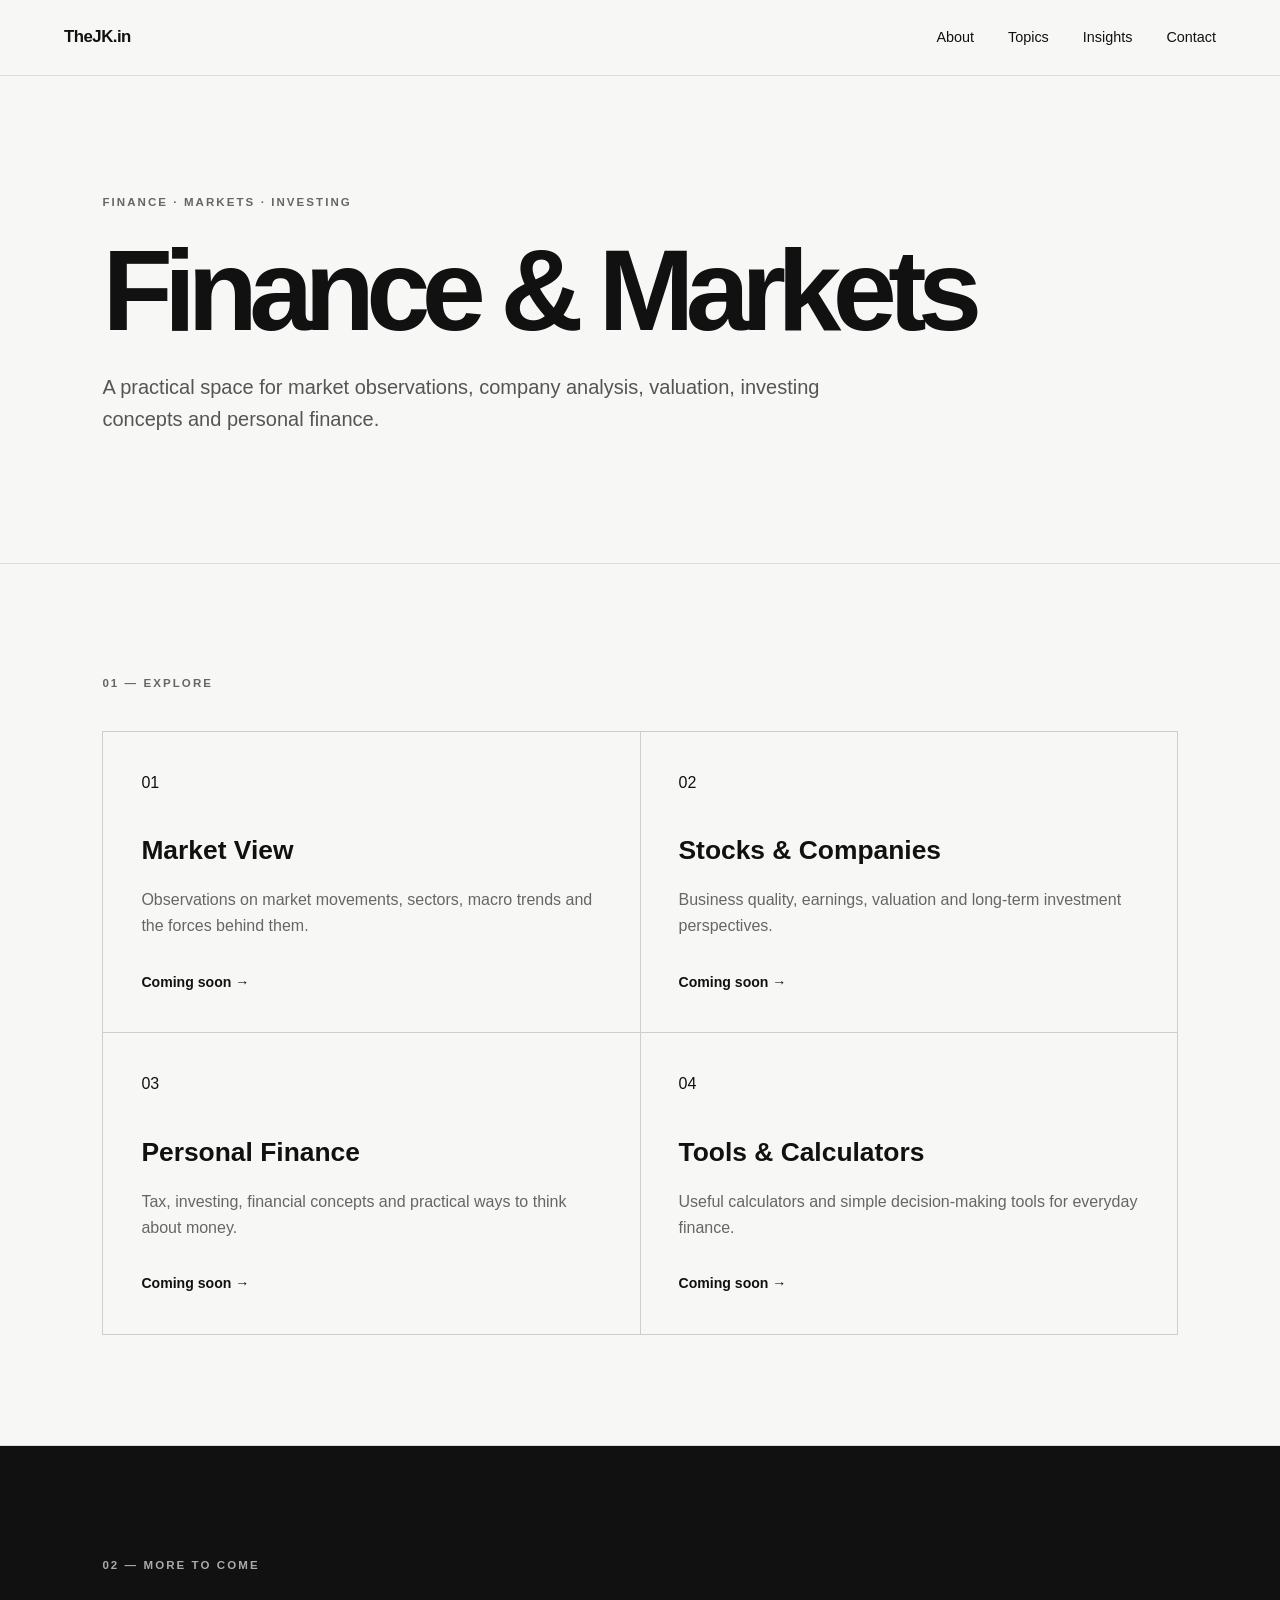
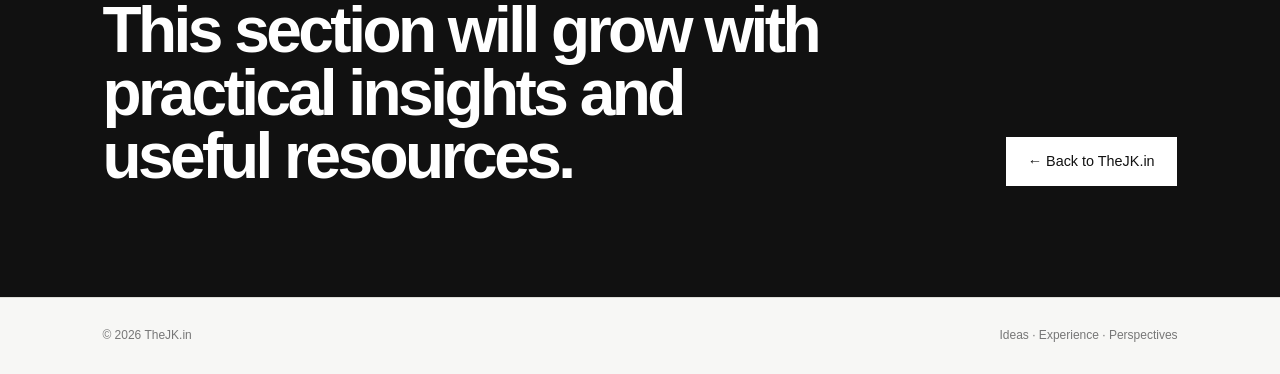
==== finance.html @ 98a96654 "thejk-topic-pages" ====
<!doctype html><html lang="en"><head><meta charset="utf-8"><meta name="viewport" content="width=device-width,initial-scale=1"><meta name="description" content="Finance & Markets — TheJK.in"><title>Finance & Markets | TheJK.in</title><link rel="stylesheet" href="style.css"></head><body>
<header class="site-header"><a class="brand" href="index.html">TheJK.in</a><button class="menu-toggle" aria-label="Open menu" aria-expanded="false">☰</button><nav class="nav"><a href="index.html#about">About</a><a href="index.html#topics">Topics</a><a href="index.html#insights">Insights</a><a href="index.html#contact">Contact</a></nav></header>
<main><section class="topic-hero"><div class="eyebrow">FINANCE · MARKETS · INVESTING</div><h1>Finance & Markets</h1><p>A practical space for market observations, company analysis, valuation, investing concepts and personal finance.</p></section><section class="section"><div class="section-label">01 — EXPLORE</div><div class="topic-grid"><article class="topic-card"><span>01</span><h3>Market View</h3><p>Observations on market movements, sectors, macro trends and the forces behind them.</p><a href="#contact">Coming soon →</a></article><article class="topic-card"><span>02</span><h3>Stocks & Companies</h3><p>Business quality, earnings, valuation and long-term investment perspectives.</p><a href="#contact">Coming soon →</a></article><article class="topic-card"><span>03</span><h3>Personal Finance</h3><p>Tax, investing, financial concepts and practical ways to think about money.</p><a href="#contact">Coming soon →</a></article><article class="topic-card"><span>04</span><h3>Tools & Calculators</h3><p>Useful calculators and simple decision-making tools for everyday finance.</p><a href="#contact">Coming soon →</a></article></div></section><section class="cta section" id="contact"><div><div class="section-label">02 — MORE TO COME</div><h2>This section will grow with practical insights and useful resources.</h2></div><a class="button button-light" href="index.html">← Back to TheJK.in</a></section></main><footer class="footer"><span>© 2026 TheJK.in</span><span>Ideas · Experience · Perspectives</span></footer><script src="script.js"></script></body></html>
---- style.css ----
*{box-sizing:border-box}html{scroll-behavior:smooth}body{margin:0;background:#f7f7f5;color:#111;font-family:Inter,ui-sans-serif,-apple-system,BlinkMacSystemFont,"Segoe UI",sans-serif;line-height:1.6}a{color:inherit;text-decoration:none}.site-header{height:76px;padding:0 5vw;display:flex;align-items:center;justify-content:space-between;border-bottom:1px solid #deded9;position:sticky;top:0;z-index:10;background:rgba(247,247,245,.94);backdrop-filter:blur(12px)}.brand{font-weight:800;font-size:1.05rem;letter-spacing:-.03em}.nav{display:flex;gap:34px;font-size:.9rem}.menu-toggle{display:none;background:none;border:0;font-size:1.5rem}.hero{min-height:calc(100vh - 76px);padding:11vh 8vw 10vh;display:flex;flex-direction:column;justify-content:center;border-bottom:1px solid #deded9}.eyebrow,.section-label{font-size:.72rem;letter-spacing:.18em;font-weight:700;color:#666}.hero h1{font-size:clamp(4rem,10vw,9.5rem);line-height:.86;letter-spacing:-.075em;margin:24px 0 35px}.hero h1 em{font-style:normal;color:#666}.hero-copy{max-width:670px;font-size:clamp(1.05rem,2vw,1.35rem);color:#444}.hero-actions{margin-top:32px;display:flex;gap:28px}.button{display:inline-block;padding:13px 22px;border:1px solid #111;font-size:.9rem}.button-dark{background:#111;color:#fff}.button-light{background:#fff;color:#111}.section{padding:110px 8vw;border-bottom:1px solid #deded9}.intro-grid{display:grid;grid-template-columns:1.2fr 1fr;gap:9vw;margin-top:35px}h2{font-size:clamp(2.3rem,5vw,5rem);line-height:.98;letter-spacing:-.055em;margin:0}.intro p{font-size:1.12rem}.muted{color:#777}.cards,.topic-grid{display:grid;grid-template-columns:repeat(2,1fr);margin-top:38px;border-top:1px solid #cfcfc9;border-left:1px solid #cfcfc9}.card,.topic-card{padding:38px;min-height:260px;border-right:1px solid #cfcfc9;border-bottom:1px solid #cfcfc9}.card h3,.topic-card h3{font-size:1.65rem;margin:34px 0 12px}.card p,.topic-card p{color:#666}.card a,.topic-card a{display:inline-block;margin-top:16px;font-size:.88rem;font-weight:650}.insight-head{display:flex;justify-content:space-between;gap:50px;margin-top:35px}.insight-head h2{max-width:650px}.insight-head p{max-width:360px;color:#666}.insight-list{margin-top:60px;border-top:1px solid #cfcfc9}.insight-item{display:grid;grid-template-columns:50px 1fr auto;gap:25px;padding:30px 0;border-bottom:1px solid #cfcfc9}.insight-item small{font-size:.68rem;letter-spacing:.15em;color:#777}.insight-item h3{margin:5px 0;font-size:1.35rem}.insight-item p{margin:0;color:#777}.status{font-size:.65rem;color:#888}.cta{background:#111;color:#fff;display:flex;justify-content:space-between;align-items:end;gap:40px}.cta .section-label{color:#aaa}.cta h2{max-width:750px;margin-top:25px}.footer{padding:28px 8vw;display:flex;justify-content:space-between;color:#777;font-size:.75rem}.topic-hero{padding:13vh 8vw 12vh;border-bottom:1px solid #deded9}.topic-hero h1{font-size:clamp(4rem,9vw,8.5rem);line-height:.9;letter-spacing:-.075em;max-width:1100px;margin:28px 0}.topic-hero p{max-width:720px;font-size:1.25rem;color:#555}@media(max-width:720px){.site-header{height:64px}.nav{display:none;position:absolute;top:64px;left:0;right:0;padding:20px 8vw;background:#f7f7f5;border-bottom:1px solid #deded9;flex-direction:column;gap:16px}.nav.open{display:flex}.menu-toggle{display:block}.hero{min-height:calc(100vh - 64px);padding:70px 7vw}.hero h1{font-size:clamp(3.7rem,18vw,6rem)}.section{padding:75px 7vw}.intro-grid,.cards,.topic-grid{grid-template-columns:1fr}.card,.topic-card{min-height:auto;padding:30px}.insight-head,.cta{display:block}.insight-item{grid-template-columns:30px 1fr}.status{display:none}.cta .button{margin-top:35px}.footer{padding:25px 7vw;display:block}.topic-hero{padding:80px 7vw}.topic-hero h1{font-size:clamp(3.7rem,16vw,6rem)}}
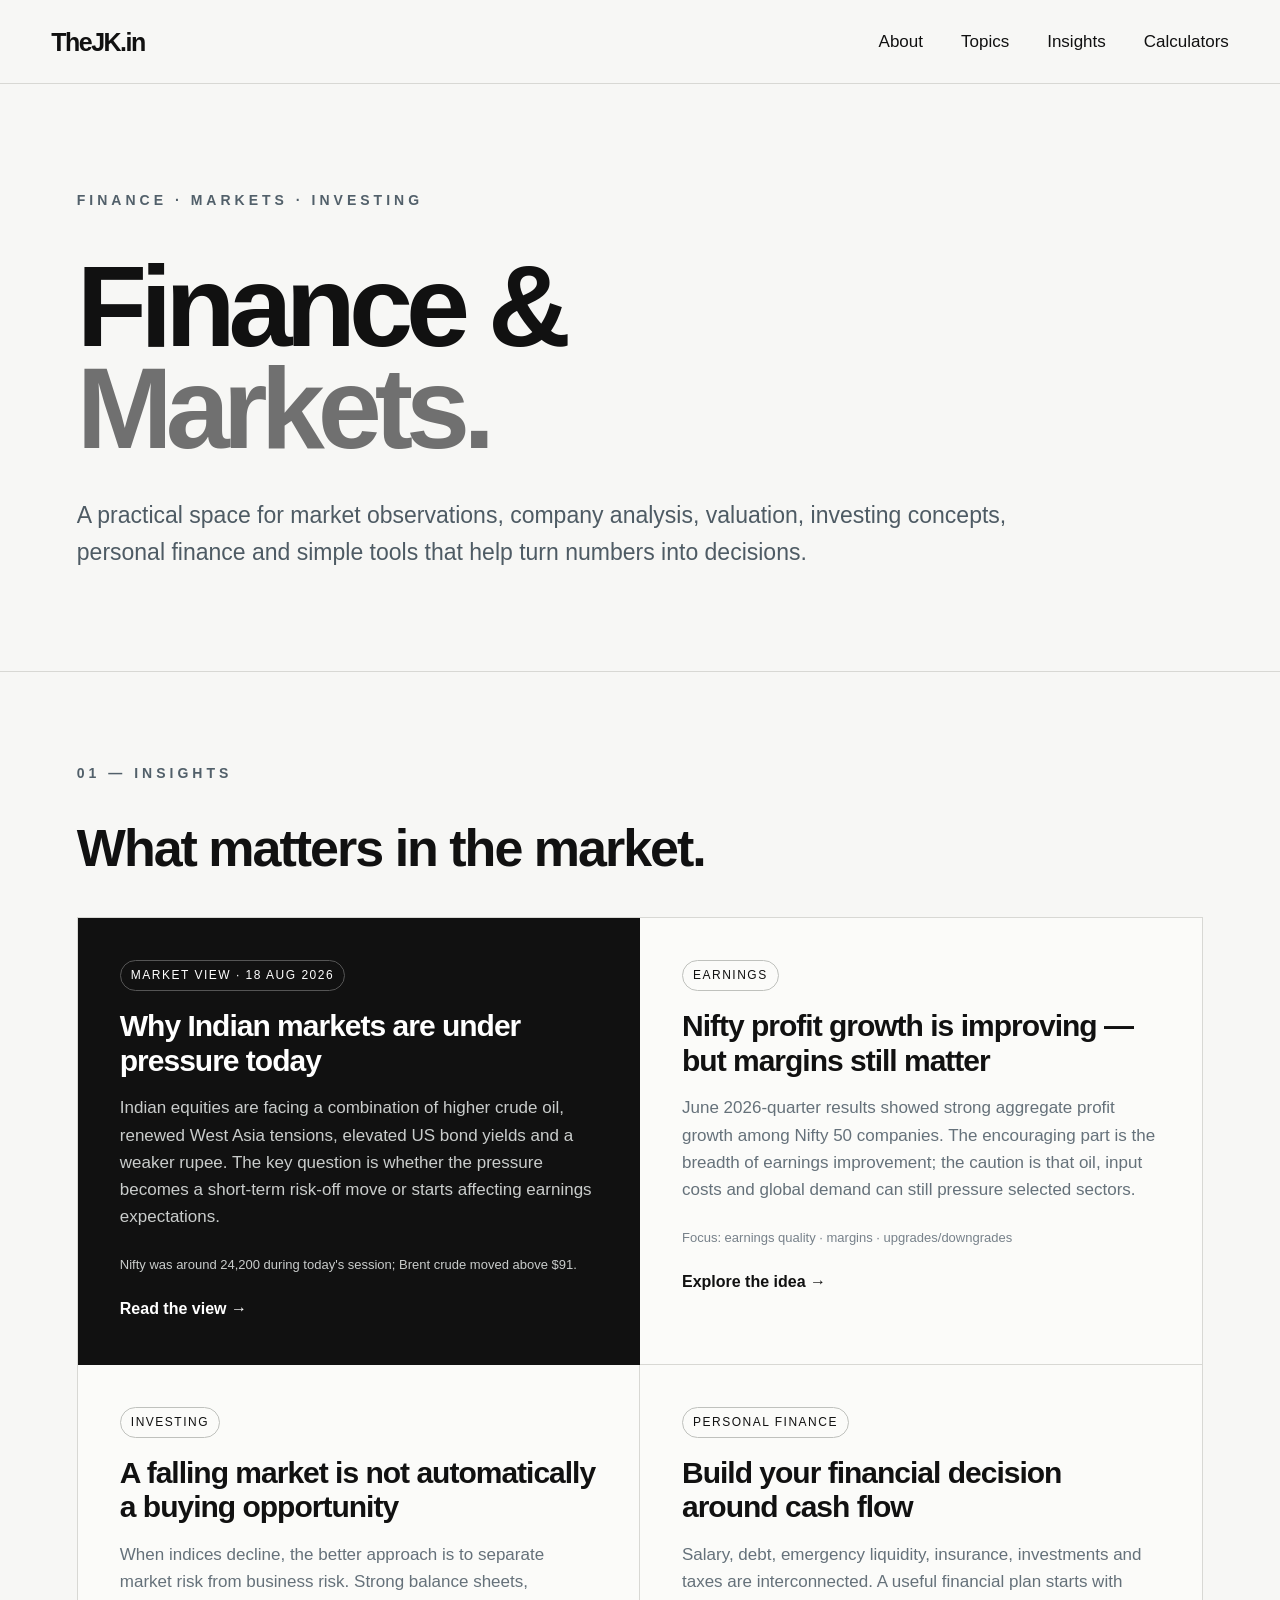
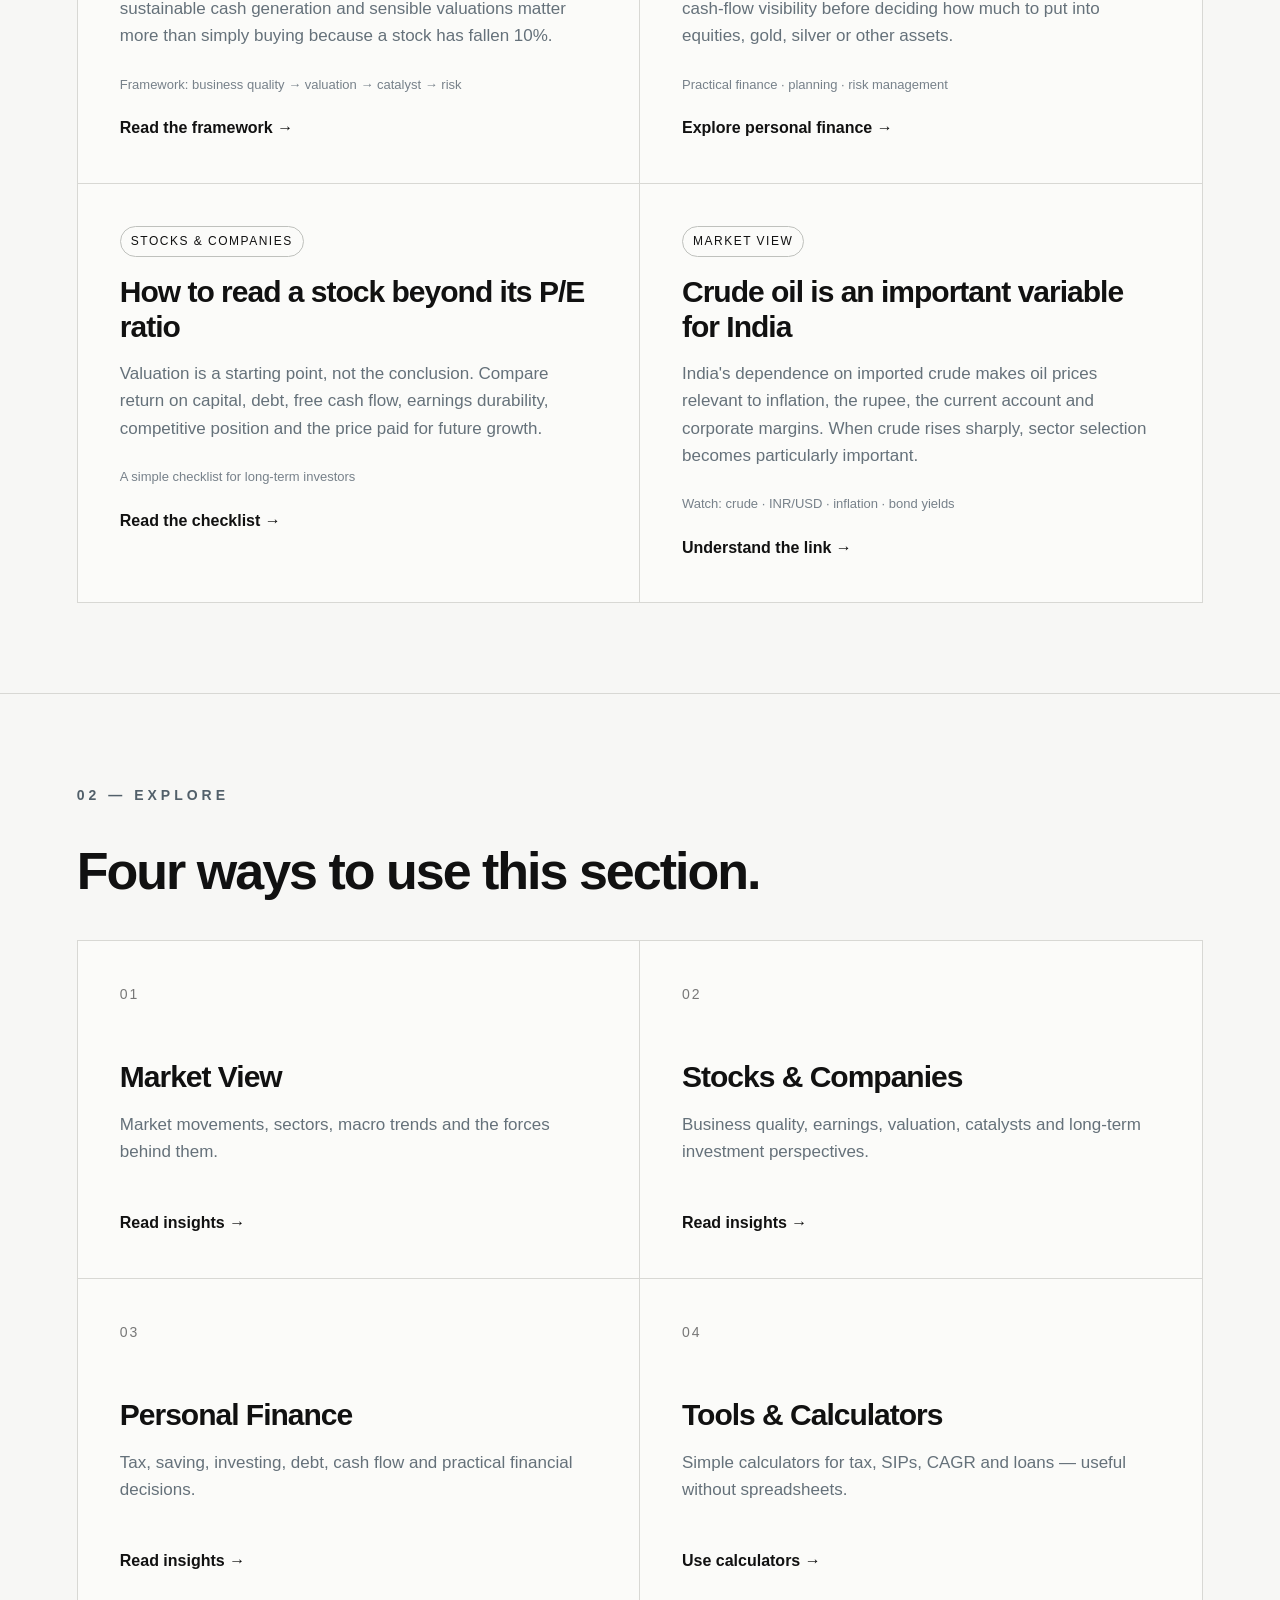
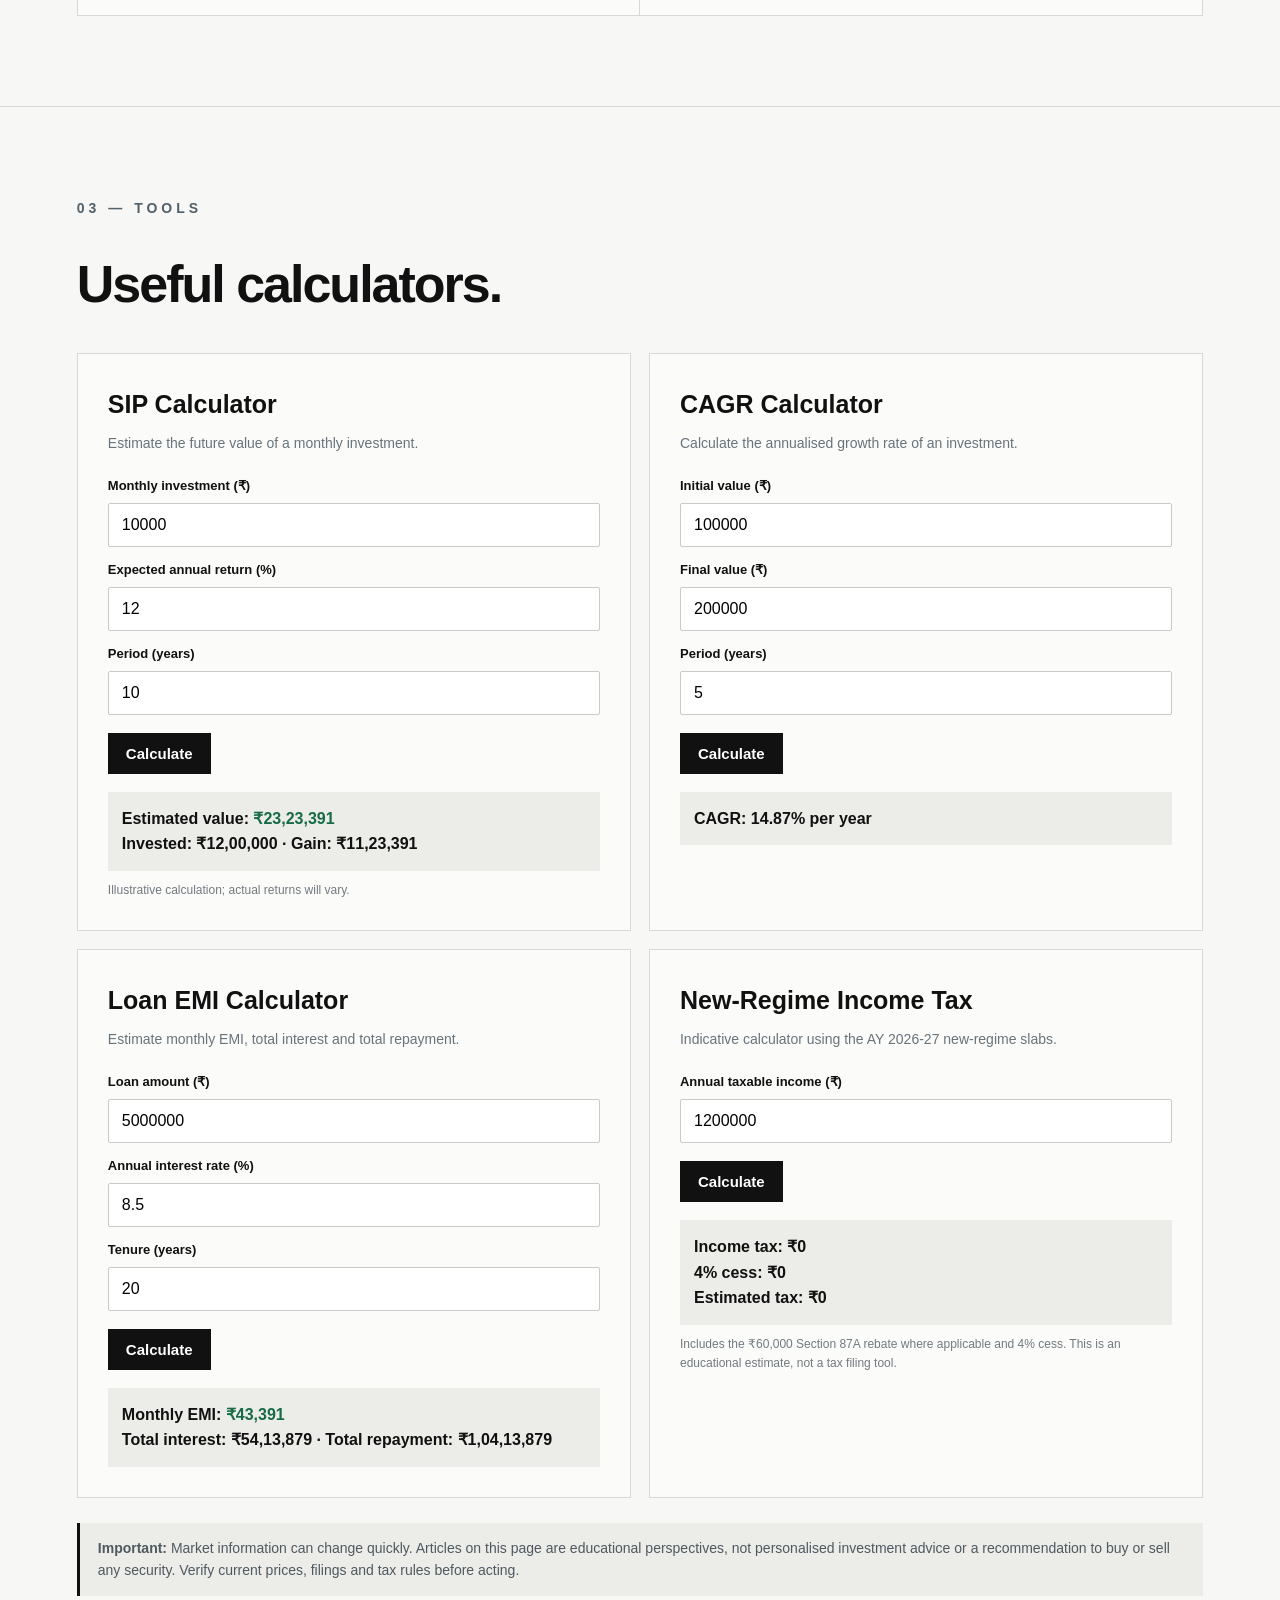
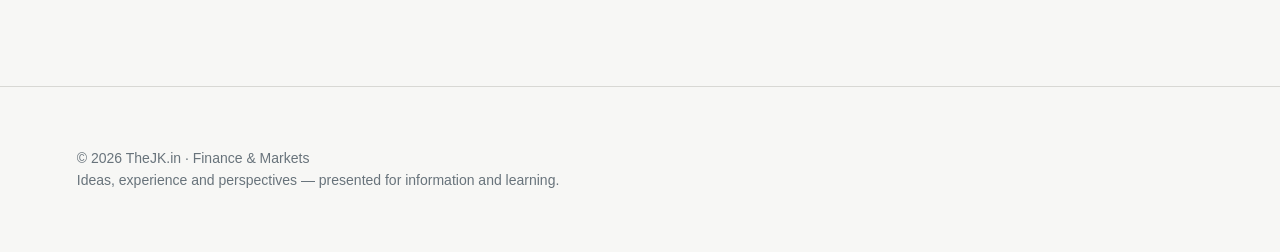
==== commit e065aa75: "Add files via upload" ====
--- a/finance.html
+++ b/finance.html
@@ -1,3 +1,273 @@
-<!doctype html><html lang="en"><head><meta charset="utf-8"><meta name="viewport" content="width=device-width,initial-scale=1"><meta name="description" content="Finance & Markets — TheJK.in"><title>Finance & Markets | TheJK.in</title><link rel="stylesheet" href="style.css"></head><body>
-<header class="site-header"><a class="brand" href="index.html">TheJK.in</a><button class="menu-toggle" aria-label="Open menu" aria-expanded="false">☰</button><nav class="nav"><a href="index.html#about">About</a><a href="index.html#topics">Topics</a><a href="index.html#insights">Insights</a><a href="index.html#contact">Contact</a></nav></header>
-<main><section class="topic-hero"><div class="eyebrow">FINANCE · MARKETS · INVESTING</div><h1>Finance & Markets</h1><p>A practical space for market observations, company analysis, valuation, investing concepts and personal finance.</p></section><section class="section"><div class="section-label">01 — EXPLORE</div><div class="topic-grid"><article class="topic-card"><span>01</span><h3>Market View</h3><p>Observations on market movements, sectors, macro trends and the forces behind them.</p><a href="#contact">Coming soon →</a></article><article class="topic-card"><span>02</span><h3>Stocks & Companies</h3><p>Business quality, earnings, valuation and long-term investment perspectives.</p><a href="#contact">Coming soon →</a></article><article class="topic-card"><span>03</span><h3>Personal Finance</h3><p>Tax, investing, financial concepts and practical ways to think about money.</p><a href="#contact">Coming soon →</a></article><article class="topic-card"><span>04</span><h3>Tools & Calculators</h3><p>Useful calculators and simple decision-making tools for everyday finance.</p><a href="#contact">Coming soon →</a></article></div></section><section class="cta section" id="contact"><div><div class="section-label">02 — MORE TO COME</div><h2>This section will grow with practical insights and useful resources.</h2></div><a class="button button-light" href="index.html">← Back to TheJK.in</a></section></main><footer class="footer"><span>© 2026 TheJK.in</span><span>Ideas · Experience · Perspectives</span></footer><script src="script.js"></script></body></html>+<!DOCTYPE html>
+<html lang="en">
+<head>
+<meta charset="UTF-8">
+<meta name="viewport" content="width=device-width, initial-scale=1.0">
+<meta name="description" content="TheJK.in Finance & Markets — practical market observations, company analysis, investing concepts and useful calculators.">
+<title>Finance & Markets | TheJK.in</title>
+<style>
+:root{
+  --bg:#f7f7f5; --text:#111; --muted:#66717a; --line:#d8d8d4; --card:#fbfbf9;
+  --accent:#111; --soft:#ecece8; --green:#176b45;
+}
+*{box-sizing:border-box}
+html{scroll-behavior:smooth}
+body{margin:0;background:var(--bg);color:var(--text);font-family:Arial,Helvetica,sans-serif;line-height:1.6}
+a{color:inherit;text-decoration:none}
+header{height:84px;border-bottom:1px solid var(--line);display:flex;align-items:center;justify-content:space-between;padding:0 4vw;position:sticky;top:0;background:rgba(247,247,245,.96);backdrop-filter:blur(8px);z-index:10}
+.logo{font-size:25px;font-weight:800;letter-spacing:-1.5px}
+nav{display:flex;gap:38px;font-size:17px}
+nav a:hover{text-decoration:underline;text-underline-offset:5px}
+.wrap{width:min(1320px,88vw);margin:auto}
+.hero{padding:105px 0 100px;border-bottom:1px solid var(--line)}
+.kicker{font-size:14px;letter-spacing:4px;font-weight:700;color:#52606a;margin-bottom:45px}
+.hero h1{font-size:clamp(64px,9vw,132px);line-height:.88;letter-spacing:-7px;margin:0 0 38px;max-width:1200px}
+.hero h1 span{color:#707070}
+.hero p{font-size:23px;max-width:950px;color:#4e5b64;margin:0}
+.section{padding:90px 0;border-bottom:1px solid var(--line)}
+.section-label{font-size:14px;letter-spacing:4px;font-weight:700;color:#52606a;margin-bottom:38px}
+.section-title{font-size:52px;line-height:1.02;letter-spacing:-2px;margin:0 0 42px}
+.grid{display:grid;grid-template-columns:repeat(2,1fr);border:1px solid var(--line)}
+.card{padding:42px;border-right:1px solid var(--line);border-bottom:1px solid var(--line);min-height:300px;background:var(--card)}
+.card:nth-child(2n){border-right:0}
+.card:nth-last-child(-n+2){border-bottom:0}
+.number{font-size:14px;color:#777;letter-spacing:2px;margin-bottom:55px}
+.card h3{font-size:30px;line-height:1.15;margin:0 0 16px;letter-spacing:-1px}
+.card p{font-size:17px;color:#65717a;max-width:650px;margin:0 0 25px}
+.tag{display:inline-block;font-size:12px;letter-spacing:1.5px;text-transform:uppercase;border:1px solid #bfc1bd;border-radius:20px;padding:5px 10px;margin-bottom:18px}
+.meta{font-size:13px;color:#77818a}
+.card .arrow{font-weight:700;margin-top:20px;display:inline-block}
+.article{background:#111;color:#fff;border-color:#111}
+.article p,.article .meta{color:#c9cccb}
+.article .tag{border-color:#555}
+.article .arrow{color:#fff}
+.positive{color:var(--green);font-weight:700}
+.calc-grid{display:grid;grid-template-columns:repeat(2,1fr);gap:18px}
+.calc{border:1px solid var(--line);padding:30px;background:var(--card)}
+.calc h3{font-size:25px;margin:0 0 8px}
+.calc p{color:#68737b;font-size:14px;margin:0 0 22px}
+label{display:block;font-size:13px;font-weight:700;margin:13px 0 6px}
+input,select{width:100%;padding:12px 13px;border:1px solid #c8cbc7;background:#fff;font-size:16px;border-radius:2px}
+button{margin-top:18px;background:#111;color:#fff;border:0;padding:12px 18px;font-size:15px;font-weight:700;cursor:pointer}
+button:hover{opacity:.85}
+.result{margin-top:18px;padding:14px;background:#ecece8;font-weight:700;min-height:48px}
+.note{font-size:12px;color:#727a80;margin-top:10px}
+.tax-table{width:100%;border-collapse:collapse;margin-top:15px;font-size:13px}
+.tax-table td,.tax-table th{border:1px solid #ddd;padding:8px;text-align:left}
+footer{padding:60px 0;color:#68737b;font-size:14px}
+.disclaimer{border-left:3px solid #111;padding:14px 18px;background:#ecece8;font-size:14px;color:#4f5960}
+@media(max-width:800px){
+ header{height:auto;padding:20px 6vw;align-items:flex-start}
+ nav{gap:15px;font-size:14px;flex-wrap:wrap;justify-content:flex-end}
+ .hero{padding:70px 0}
+ .hero h1{font-size:62px;letter-spacing:-4px}
+ .hero p{font-size:19px}
+ .grid,.calc-grid{grid-template-columns:1fr}
+ .card{border-right:0!important}
+ .card:nth-last-child(-n+2){border-bottom:1px solid var(--line)}
+ .card:last-child{border-bottom:0}
+ .section-title{font-size:42px}
+}
+</style>
+</head>
+<body>
+<header>
+  <a class="logo" href="index.html">TheJK.in</a>
+  <nav>
+    <a href="index.html">About</a>
+    <a href="#explore">Topics</a>
+    <a href="#insights">Insights</a>
+    <a href="#calculators">Calculators</a>
+  </nav>
+</header>
+
+<main>
+<section class="hero">
+<div class="wrap">
+  <div class="kicker">FINANCE · MARKETS · INVESTING</div>
+  <h1>Finance &amp;<br><span>Markets.</span></h1>
+  <p>A practical space for market observations, company analysis, valuation, investing concepts, personal finance and simple tools that help turn numbers into decisions.</p>
+</div>
+</section>
+
+<section class="section" id="insights">
+<div class="wrap">
+  <div class="section-label">01 — INSIGHTS</div>
+  <h2 class="section-title">What matters in the market.</h2>
+  <div class="grid">
+
+    <article class="card article">
+      <div class="tag">Market View · 18 Aug 2026</div>
+      <h3>Why Indian markets are under pressure today</h3>
+      <p>Indian equities are facing a combination of higher crude oil, renewed West Asia tensions, elevated US bond yields and a weaker rupee. The key question is whether the pressure becomes a short-term risk-off move or starts affecting earnings expectations.</p>
+      <div class="meta">Nifty was around 24,200 during today's session; Brent crude moved above $91.</div>
+      <div class="arrow">Read the view →</div>
+    </article>
+
+    <article class="card">
+      <div class="tag">Earnings</div>
+      <h3>Nifty profit growth is improving — but margins still matter</h3>
+      <p>June 2026-quarter results showed strong aggregate profit growth among Nifty 50 companies. The encouraging part is the breadth of earnings improvement; the caution is that oil, input costs and global demand can still pressure selected sectors.</p>
+      <div class="meta">Focus: earnings quality · margins · upgrades/downgrades</div>
+      <div class="arrow">Explore the idea →</div>
+    </article>
+
+    <article class="card">
+      <div class="tag">Investing</div>
+      <h3>A falling market is not automatically a buying opportunity</h3>
+      <p>When indices decline, the better approach is to separate market risk from business risk. Strong balance sheets, sustainable cash generation and sensible valuations matter more than simply buying because a stock has fallen 10%.</p>
+      <div class="meta">Framework: business quality → valuation → catalyst → risk</div>
+      <div class="arrow">Read the framework →</div>
+    </article>
+
+    <article class="card">
+      <div class="tag">Personal Finance</div>
+      <h3>Build your financial decision around cash flow</h3>
+      <p>Salary, debt, emergency liquidity, insurance, investments and taxes are interconnected. A useful financial plan starts with cash-flow visibility before deciding how much to put into equities, gold, silver or other assets.</p>
+      <div class="meta">Practical finance · planning · risk management</div>
+      <div class="arrow">Explore personal finance →</div>
+    </article>
+
+    <article class="card">
+      <div class="tag">Stocks &amp; Companies</div>
+      <h3>How to read a stock beyond its P/E ratio</h3>
+      <p>Valuation is a starting point, not the conclusion. Compare return on capital, debt, free cash flow, earnings durability, competitive position and the price paid for future growth.</p>
+      <div class="meta">A simple checklist for long-term investors</div>
+      <div class="arrow">Read the checklist →</div>
+    </article>
+
+    <article class="card">
+      <div class="tag">Market View</div>
+      <h3>Crude oil is an important variable for India</h3>
+      <p>India's dependence on imported crude makes oil prices relevant to inflation, the rupee, the current account and corporate margins. When crude rises sharply, sector selection becomes particularly important.</p>
+      <div class="meta">Watch: crude · INR/USD · inflation · bond yields</div>
+      <div class="arrow">Understand the link →</div>
+    </article>
+
+  </div>
+</div>
+</section>
+
+<section class="section" id="explore">
+<div class="wrap">
+  <div class="section-label">02 — EXPLORE</div>
+  <h2 class="section-title">Four ways to use this section.</h2>
+  <div class="grid">
+    <div class="card"><div class="number">01</div><h3>Market View</h3><p>Market movements, sectors, macro trends and the forces behind them.</p><span class="arrow">Read insights →</span></div>
+    <div class="card"><div class="number">02</div><h3>Stocks &amp; Companies</h3><p>Business quality, earnings, valuation, catalysts and long-term investment perspectives.</p><span class="arrow">Read insights →</span></div>
+    <div class="card"><div class="number">03</div><h3>Personal Finance</h3><p>Tax, saving, investing, debt, cash flow and practical financial decisions.</p><span class="arrow">Read insights →</span></div>
+    <div class="card"><div class="number">04</div><h3>Tools &amp; Calculators</h3><p>Simple calculators for tax, SIPs, CAGR and loans — useful without spreadsheets.</p><a class="arrow" href="#calculators">Use calculators →</a></div>
+  </div>
+</div>
+</section>
+
+<section class="section" id="calculators">
+<div class="wrap">
+  <div class="section-label">03 — TOOLS</div>
+  <h2 class="section-title">Useful calculators.</h2>
+  <div class="calc-grid">
+
+    <div class="calc">
+      <h3>SIP Calculator</h3>
+      <p>Estimate the future value of a monthly investment.</p>
+      <label>Monthly investment (₹)</label><input id="sipP" type="number" value="10000">
+      <label>Expected annual return (%)</label><input id="sipR" type="number" value="12" step="0.1">
+      <label>Period (years)</label><input id="sipY" type="number" value="10">
+      <button onclick="sip()">Calculate</button>
+      <div class="result" id="sipOut">Enter values and calculate.</div>
+      <div class="note">Illustrative calculation; actual returns will vary.</div>
+    </div>
+
+    <div class="calc">
+      <h3>CAGR Calculator</h3>
+      <p>Calculate the annualised growth rate of an investment.</p>
+      <label>Initial value (₹)</label><input id="cStart" type="number" value="100000">
+      <label>Final value (₹)</label><input id="cEnd" type="number" value="200000">
+      <label>Period (years)</label><input id="cYears" type="number" value="5" step="0.1">
+      <button onclick="cagr()">Calculate</button>
+      <div class="result" id="cagrOut">Enter values and calculate.</div>
+    </div>
+
+    <div class="calc">
+      <h3>Loan EMI Calculator</h3>
+      <p>Estimate monthly EMI, total interest and total repayment.</p>
+      <label>Loan amount (₹)</label><input id="eP" type="number" value="5000000">
+      <label>Annual interest rate (%)</label><input id="eR" type="number" value="8.5" step="0.1">
+      <label>Tenure (years)</label><input id="eY" type="number" value="20">
+      <button onclick="emi()">Calculate</button>
+      <div class="result" id="emiOut">Enter values and calculate.</div>
+    </div>
+
+    <div class="calc">
+      <h3>New-Regime Income Tax</h3>
+      <p>Indicative calculator using the AY 2026-27 new-regime slabs.</p>
+      <label>Annual taxable income (₹)</label><input id="taxIncome" type="number" value="1200000">
+      <button onclick="tax()">Calculate</button>
+      <div class="result" id="taxOut">Enter income and calculate.</div>
+      <div class="note">Includes the ₹60,000 Section 87A rebate where applicable and 4% cess. This is an educational estimate, not a tax filing tool.</div>
+    </div>
+
+  </div>
+
+  <div style="margin-top:25px" class="disclaimer">
+    <strong>Important:</strong> Market information can change quickly. Articles on this page are educational perspectives, not personalised investment advice or a recommendation to buy or sell any security. Verify current prices, filings and tax rules before acting.
+  </div>
+</div>
+</section>
+</main>
+
+<footer>
+<div class="wrap">
+  © 2026 TheJK.in · Finance &amp; Markets<br>
+  Ideas, experience and perspectives — presented for information and learning.
+</div>
+</footer>
+
+<script>
+function money(n){return "₹"+Math.round(n).toLocaleString("en-IN");}
+
+function sip(){
+  const p=+document.getElementById("sipP").value, annual=+document.getElementById("sipR").value, y=+document.getElementById("sipY").value;
+  if(p<=0||annual<0||y<=0){document.getElementById("sipOut").textContent="Please enter valid values.";return}
+  const r=annual/12/100, n=y*12;
+  const fv=r===0?p*n:p*((Math.pow(1+r,n)-1)/r)*(1+r);
+  const invested=p*n;
+  document.getElementById("sipOut").innerHTML="Estimated value: <span class='positive'>"+money(fv)+"</span><br>Invested: "+money(invested)+" · Gain: "+money(fv-invested);
+}
+function cagr(){
+  const s=+document.getElementById("cStart").value, e=+document.getElementById("cEnd").value, y=+document.getElementById("cYears").value;
+  if(s<=0||e<=0||y<=0){document.getElementById("cagrOut").textContent="Please enter valid values.";return}
+  const c=(Math.pow(e/s,1/y)-1)*100;
+  document.getElementById("cagrOut").textContent="CAGR: "+c.toFixed(2)+"% per year";
+}
+function emi(){
+  const p=+document.getElementById("eP").value, annual=+document.getElementById("eR").value, y=+document.getElementById("eY").value;
+  if(p<=0||annual<0||y<=0){document.getElementById("emiOut").textContent="Please enter valid values.";return}
+  const n=y*12, r=annual/12/100;
+  const m=r===0?p/n:p*r*Math.pow(1+r,n)/(Math.pow(1+r,n)-1);
+  const total=m*n;
+  document.getElementById("emiOut").innerHTML="Monthly EMI: <span class='positive'>"+money(m)+"</span><br>Total interest: "+money(total-p)+" · Total repayment: "+money(total);
+}
+function tax(){
+  let income=+document.getElementById("taxIncome").value;
+  const out=document.getElementById("taxOut");
+  if(income<0){out.textContent="Please enter a valid income.";return}
+  // AY 2026-27 new regime slabs
+  let base=0;
+  if(income<=400000) base=0;
+  else if(income<=800000) base=(income-400000)*.05;
+  else if(income<=1200000) base=20000+(income-800000)*.10;
+  else if(income<=1600000) base=60000+(income-1200000)*.15;
+  else if(income<=2000000) base=120000+(income-1600000)*.20;
+  else if(income<=2400000) base=200000+(income-2000000)*.25;
+  else base=300000+(income-2400000)*.30;
+
+  // Rebate under section 87A up to ₹60,000 where total income <= ₹12 lakh.
+  if(income<=1200000) base=Math.max(0,base-60000);
+  const cess=base*.04, total=base+cess;
+  out.innerHTML="Income tax: "+money(base)+"<br>4% cess: "+money(cess)+"<br><strong>Estimated tax: "+money(total)+"</strong>";
+}
+sip(); cagr(); emi(); tax();
+</script>
+</body>
+</html>
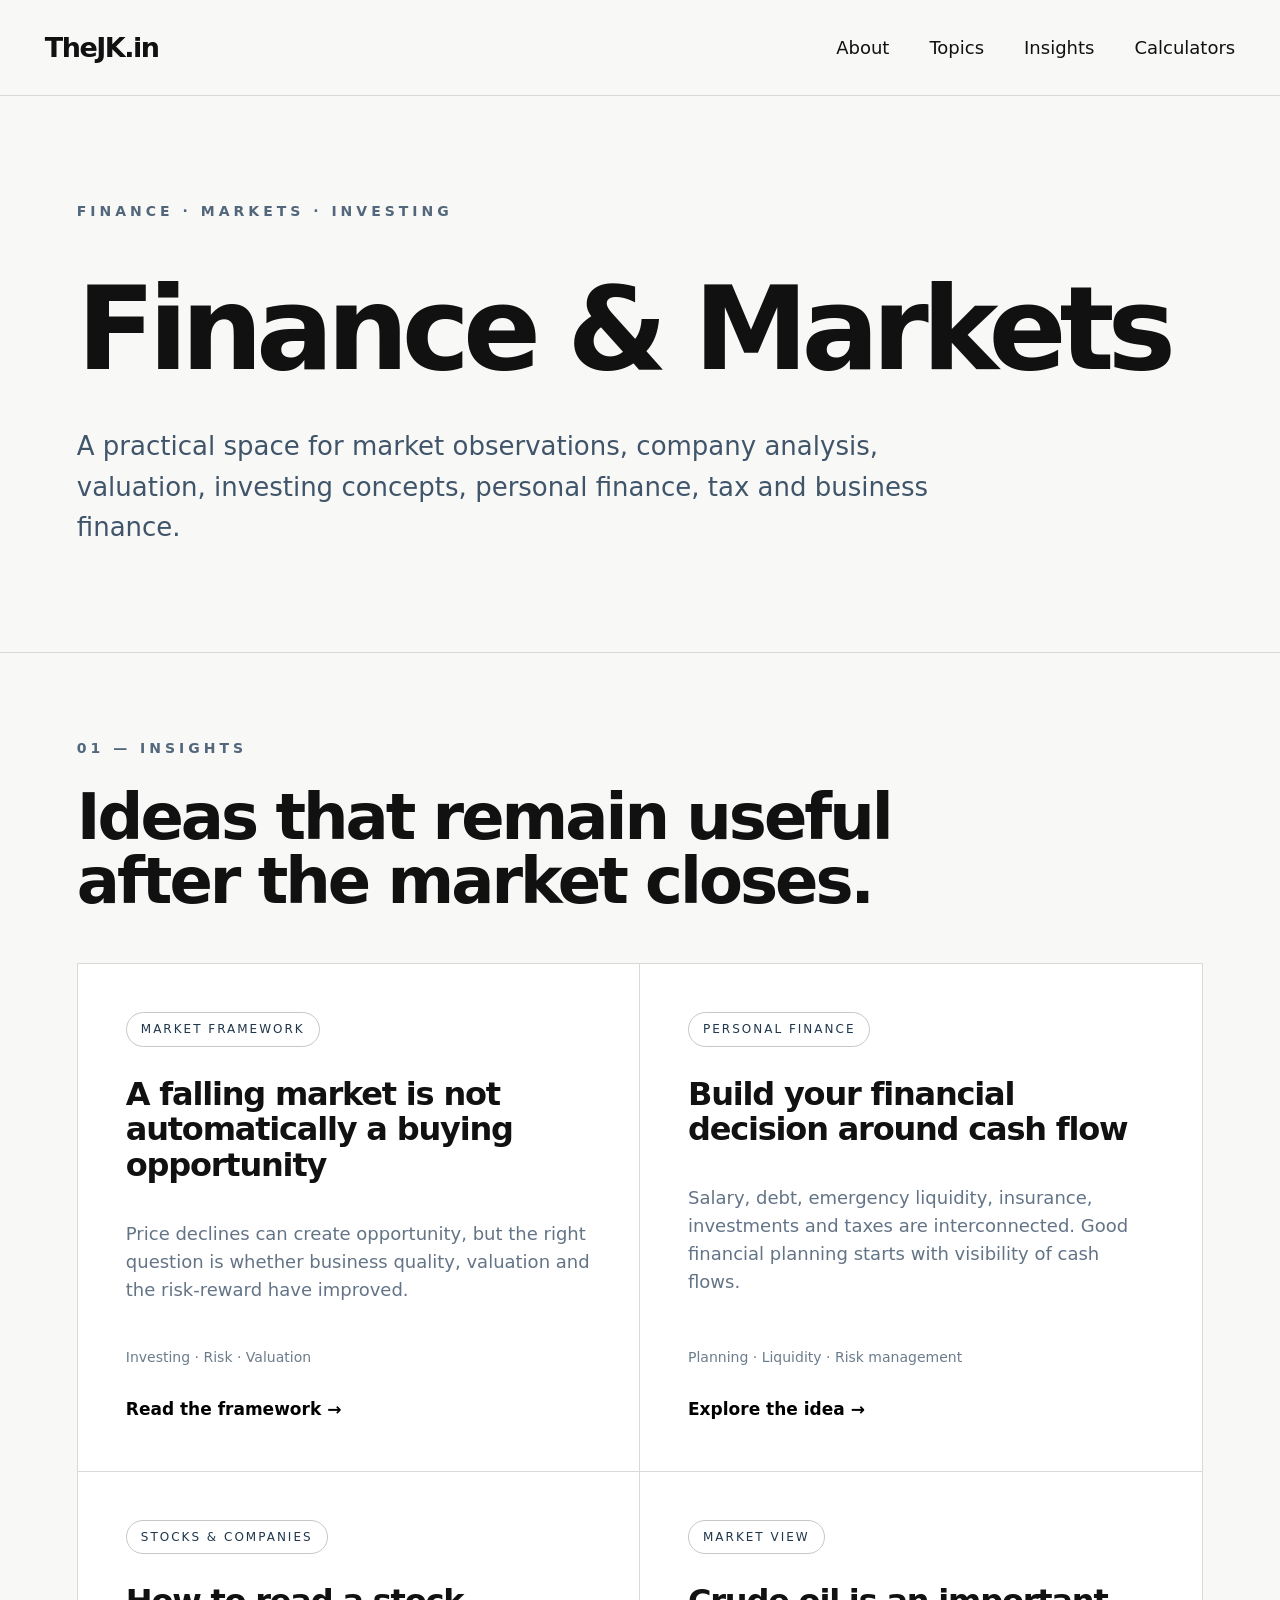
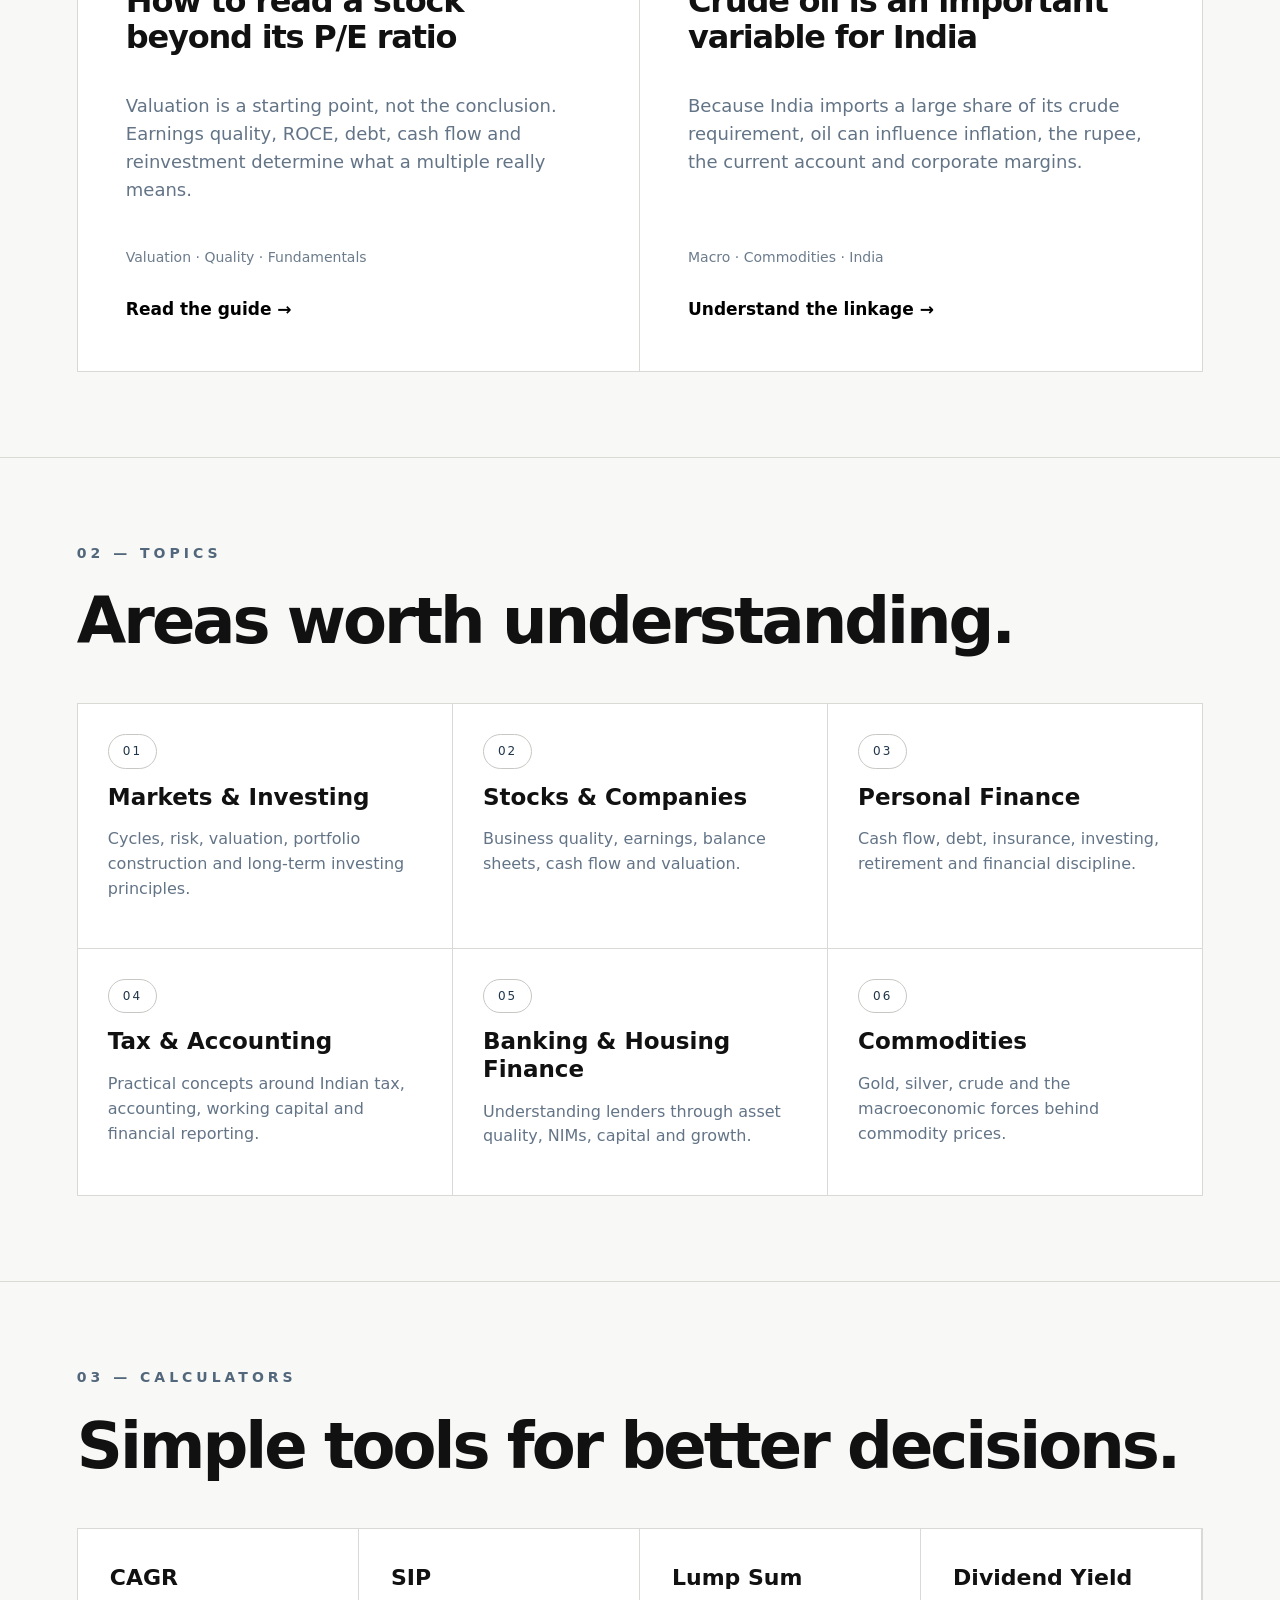
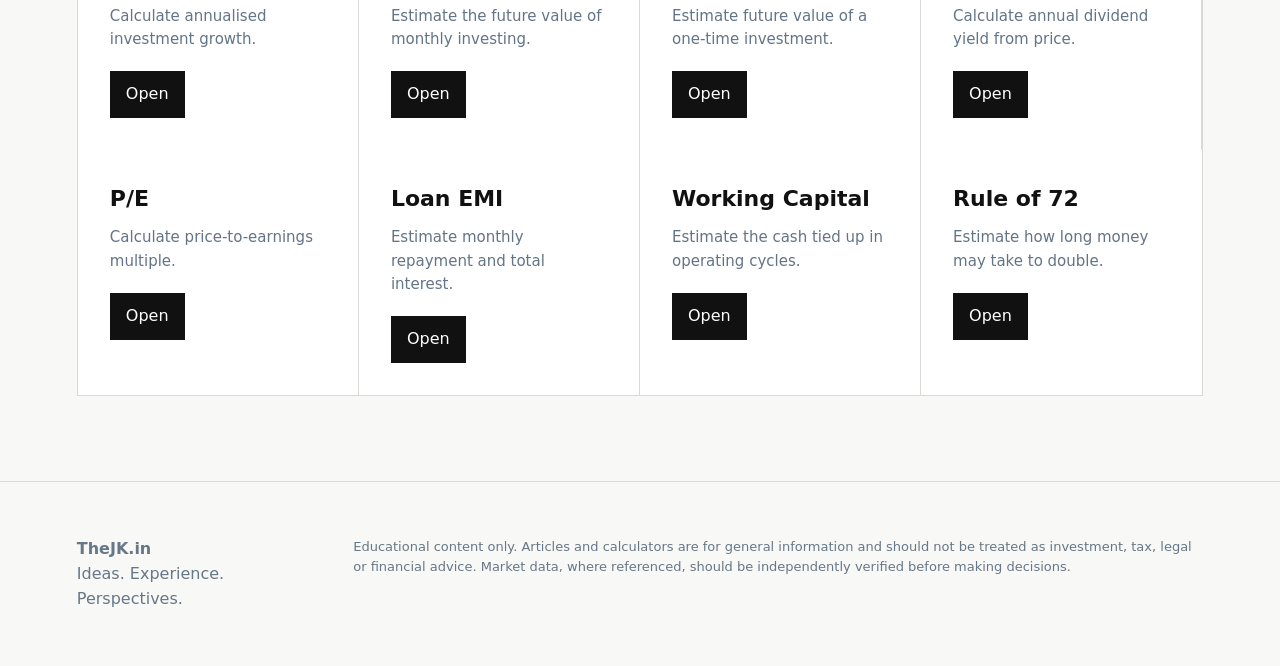
==== commit 4d5cfc3e: "Add files via upload" ====
--- a/finance.html
+++ b/finance.html
@@ -1,273 +1,365 @@
 <!DOCTYPE html>
 <html lang="en">
 <head>
-<meta charset="UTF-8">
-<meta name="viewport" content="width=device-width, initial-scale=1.0">
-<meta name="description" content="TheJK.in Finance & Markets — practical market observations, company analysis, investing concepts and useful calculators.">
-<title>Finance & Markets | TheJK.in</title>
-<style>
-:root{
-  --bg:#f7f7f5; --text:#111; --muted:#66717a; --line:#d8d8d4; --card:#fbfbf9;
-  --accent:#111; --soft:#ecece8; --green:#176b45;
-}
-*{box-sizing:border-box}
-html{scroll-behavior:smooth}
-body{margin:0;background:var(--bg);color:var(--text);font-family:Arial,Helvetica,sans-serif;line-height:1.6}
-a{color:inherit;text-decoration:none}
-header{height:84px;border-bottom:1px solid var(--line);display:flex;align-items:center;justify-content:space-between;padding:0 4vw;position:sticky;top:0;background:rgba(247,247,245,.96);backdrop-filter:blur(8px);z-index:10}
-.logo{font-size:25px;font-weight:800;letter-spacing:-1.5px}
-nav{display:flex;gap:38px;font-size:17px}
-nav a:hover{text-decoration:underline;text-underline-offset:5px}
-.wrap{width:min(1320px,88vw);margin:auto}
-.hero{padding:105px 0 100px;border-bottom:1px solid var(--line)}
-.kicker{font-size:14px;letter-spacing:4px;font-weight:700;color:#52606a;margin-bottom:45px}
-.hero h1{font-size:clamp(64px,9vw,132px);line-height:.88;letter-spacing:-7px;margin:0 0 38px;max-width:1200px}
-.hero h1 span{color:#707070}
-.hero p{font-size:23px;max-width:950px;color:#4e5b64;margin:0}
-.section{padding:90px 0;border-bottom:1px solid var(--line)}
-.section-label{font-size:14px;letter-spacing:4px;font-weight:700;color:#52606a;margin-bottom:38px}
-.section-title{font-size:52px;line-height:1.02;letter-spacing:-2px;margin:0 0 42px}
-.grid{display:grid;grid-template-columns:repeat(2,1fr);border:1px solid var(--line)}
-.card{padding:42px;border-right:1px solid var(--line);border-bottom:1px solid var(--line);min-height:300px;background:var(--card)}
-.card:nth-child(2n){border-right:0}
-.card:nth-last-child(-n+2){border-bottom:0}
-.number{font-size:14px;color:#777;letter-spacing:2px;margin-bottom:55px}
-.card h3{font-size:30px;line-height:1.15;margin:0 0 16px;letter-spacing:-1px}
-.card p{font-size:17px;color:#65717a;max-width:650px;margin:0 0 25px}
-.tag{display:inline-block;font-size:12px;letter-spacing:1.5px;text-transform:uppercase;border:1px solid #bfc1bd;border-radius:20px;padding:5px 10px;margin-bottom:18px}
-.meta{font-size:13px;color:#77818a}
-.card .arrow{font-weight:700;margin-top:20px;display:inline-block}
-.article{background:#111;color:#fff;border-color:#111}
-.article p,.article .meta{color:#c9cccb}
-.article .tag{border-color:#555}
-.article .arrow{color:#fff}
-.positive{color:var(--green);font-weight:700}
-.calc-grid{display:grid;grid-template-columns:repeat(2,1fr);gap:18px}
-.calc{border:1px solid var(--line);padding:30px;background:var(--card)}
-.calc h3{font-size:25px;margin:0 0 8px}
-.calc p{color:#68737b;font-size:14px;margin:0 0 22px}
-label{display:block;font-size:13px;font-weight:700;margin:13px 0 6px}
-input,select{width:100%;padding:12px 13px;border:1px solid #c8cbc7;background:#fff;font-size:16px;border-radius:2px}
-button{margin-top:18px;background:#111;color:#fff;border:0;padding:12px 18px;font-size:15px;font-weight:700;cursor:pointer}
-button:hover{opacity:.85}
-.result{margin-top:18px;padding:14px;background:#ecece8;font-weight:700;min-height:48px}
-.note{font-size:12px;color:#727a80;margin-top:10px}
-.tax-table{width:100%;border-collapse:collapse;margin-top:15px;font-size:13px}
-.tax-table td,.tax-table th{border:1px solid #ddd;padding:8px;text-align:left}
-footer{padding:60px 0;color:#68737b;font-size:14px}
-.disclaimer{border-left:3px solid #111;padding:14px 18px;background:#ecece8;font-size:14px;color:#4f5960}
-@media(max-width:800px){
- header{height:auto;padding:20px 6vw;align-items:flex-start}
- nav{gap:15px;font-size:14px;flex-wrap:wrap;justify-content:flex-end}
- .hero{padding:70px 0}
- .hero h1{font-size:62px;letter-spacing:-4px}
- .hero p{font-size:19px}
- .grid,.calc-grid{grid-template-columns:1fr}
- .card{border-right:0!important}
- .card:nth-last-child(-n+2){border-bottom:1px solid var(--line)}
- .card:last-child{border-bottom:0}
- .section-title{font-size:42px}
-}
-</style>
+  <meta charset="UTF-8">
+  <meta name="viewport" content="width=device-width, initial-scale=1.0">
+  <meta name="description" content="TheJK.in Finance & Markets — practical thinking on investing, valuation, personal finance, tax and business finance.">
+  <title>Finance & Markets | TheJK.in</title>
+  <style>
+    :root{
+      --ink:#111;
+      --muted:#637487;
+      --line:#d9d9d6;
+      --paper:#f8f8f6;
+      --card:#fff;
+      --accent:#173b63;
+      --max:1440px;
+    }
+    *{box-sizing:border-box}
+    html{scroll-behavior:smooth}
+    body{
+      margin:0;background:var(--paper);color:var(--ink);
+      font-family:Inter,ui-sans-serif,system-ui,-apple-system,BlinkMacSystemFont,"Segoe UI",sans-serif;
+      line-height:1.55;
+    }
+    a{color:inherit;text-decoration:none}
+    button,input,select{font:inherit}
+    header{
+      height:96px;border-bottom:1px solid var(--line);display:flex;
+      align-items:center;justify-content:space-between;padding:0 3.5vw;
+      position:sticky;top:0;background:rgba(248,248,246,.94);backdrop-filter:blur(10px);z-index:20;
+    }
+    .brand{font-size:27px;font-weight:800;letter-spacing:-1.5px}
+    nav{display:flex;gap:40px;font-size:18px}
+    nav a:hover{color:var(--accent)}
+    main{max-width:var(--max);margin:auto}
+    .hero{padding:105px 6vw 105px;border-bottom:1px solid var(--line)}
+    .eyebrow,.section-label{
+      text-transform:uppercase;letter-spacing:4px;font-size:14px;
+      font-weight:700;color:#52677b;
+    }
+    .hero h1{
+      font-size:clamp(62px,9vw,142px);line-height:.9;letter-spacing:-7px;
+      margin:55px 0 45px;max-width:1200px;
+    }
+    .hero p{font-size:26px;max-width:900px;color:#40556a;margin:0}
+    section{padding:85px 6vw;border-bottom:1px solid var(--line)}
+    .section-title{font-size:clamp(40px,5vw,72px);line-height:1;letter-spacing:-3px;margin:25px 0 50px}
+    .grid{display:grid;grid-template-columns:repeat(2,1fr);border:1px solid var(--line)}
+    .card{padding:48px;min-height:370px;border-right:1px solid var(--line);border-bottom:1px solid var(--line);background:var(--card);display:flex;flex-direction:column}
+    .card:nth-child(2n){border-right:0}
+    .card:nth-last-child(-n+2){border-bottom:0}
+    .tag{
+      display:inline-block;border:1px solid #c7c7c3;border-radius:999px;
+      padding:7px 14px;text-transform:uppercase;letter-spacing:2px;font-size:12px;
+      width:max-content;color:#20364b
+    }
+    .card h3{font-size:32px;line-height:1.12;letter-spacing:-1.2px;margin:30px 0 18px}
+    .card p{font-size:18px;color:var(--muted);max-width:650px}
+    .meta{font-size:14px;color:#6c7c8c;margin-top:auto;padding-top:25px}
+    .read{
+      border:0;background:none;font-weight:800;font-size:17px;padding:0;
+      cursor:pointer;text-align:left;margin-top:28px;width:max-content
+    }
+    .read:hover{color:var(--accent)}
+    .tools{display:grid;grid-template-columns:repeat(4,1fr);border:1px solid var(--line)}
+    .tool{padding:32px;background:#fff;border-right:1px solid var(--line);min-height:180px}
+    .tool:last-child{border-right:0}
+    .tool h3{margin:0 0 10px;font-size:22px}
+    .tool p{margin:0;color:var(--muted);font-size:15px}
+    .tool button{margin-top:20px;background:#111;color:#fff;border:0;padding:11px 16px;cursor:pointer}
+    .calculator{
+      margin-top:35px;border:1px solid var(--line);background:#fff;padding:40px;
+      display:none;
+    }
+    .calculator.active{display:block}
+    .calc-grid{display:grid;grid-template-columns:repeat(3,1fr);gap:20px}
+    label{display:block;font-size:13px;font-weight:700;margin-bottom:7px;color:#43576a}
+    input,select{
+      width:100%;padding:13px 14px;border:1px solid #c8c8c3;background:#fafaf8;
+      outline:none
+    }
+    input:focus,select:focus{border-color:#111}
+    .calc-actions{margin-top:24px;display:flex;gap:12px}
+    .primary,.secondary{
+      border:0;padding:13px 20px;cursor:pointer;font-weight:700
+    }
+    .primary{background:#111;color:#fff}.secondary{background:#e9e9e5;color:#111}
+    .result{margin-top:25px;padding:22px;background:#f0f2f3;border-left:4px solid var(--accent);font-size:20px}
+    .article-list{display:grid;grid-template-columns:repeat(3,1fr);gap:1px;background:var(--line);border:1px solid var(--line)}
+    .mini{background:#fff;padding:30px;min-height:220px}
+    .mini h3{font-size:23px;line-height:1.2;margin:15px 0}
+    .mini p{color:var(--muted)}
+    footer{padding:55px 6vw;color:#667787;display:flex;justify-content:space-between;gap:30px}
+    .disclaimer{font-size:13px;max-width:850px}
+    .modal{
+      position:fixed;inset:0;background:rgba(0,0,0,.62);display:none;
+      align-items:center;justify-content:center;padding:25px;z-index:50
+    }
+    .modal.open{display:flex}
+    .modal-box{
+      background:#fff;max-width:900px;max-height:90vh;overflow:auto;padding:55px;
+      position:relative
+    }
+    .close{position:absolute;right:20px;top:16px;border:0;background:none;font-size:30px;cursor:pointer}
+    .modal-box h2{font-size:44px;line-height:1.05;letter-spacing:-2px;margin:15px 0 25px}
+    .modal-box h3{font-size:22px;margin-top:32px}
+    .modal-box p,.modal-box li{font-size:17px;color:#40556a}
+    @media(max-width:900px){
+      header{height:75px;padding:0 20px}.brand{font-size:23px}nav{gap:15px;font-size:14px}
+      .hero{padding:70px 25px}.hero h1{letter-spacing:-4px;margin:40px 0 30px}
+      .hero p{font-size:20px}section{padding:60px 25px}
+      .grid,.tools,.article-list{grid-template-columns:1fr}
+      .card{border-right:0!important}.card:nth-last-child(-n+2){border-bottom:1px solid var(--line)}
+      .card:last-child{border-bottom:0}.tool{border-right:0;border-bottom:1px solid var(--line)}
+      .calc-grid{grid-template-columns:1fr}.modal-box{padding:35px 25px}.modal-box h2{font-size:34px}
+      footer{padding:40px 25px;display:block}
+    }
+  </style>
 </head>
 <body>
 <header>
-  <a class="logo" href="index.html">TheJK.in</a>
+  <a class="brand" href="index.html">TheJK.in</a>
   <nav>
     <a href="index.html">About</a>
-    <a href="#explore">Topics</a>
+    <a href="#topics">Topics</a>
     <a href="#insights">Insights</a>
     <a href="#calculators">Calculators</a>
   </nav>
 </header>
 
 <main>
-<section class="hero">
-<div class="wrap">
-  <div class="kicker">FINANCE · MARKETS · INVESTING</div>
-  <h1>Finance &amp;<br><span>Markets.</span></h1>
-  <p>A practical space for market observations, company analysis, valuation, investing concepts, personal finance and simple tools that help turn numbers into decisions.</p>
-</div>
-</section>
-
-<section class="section" id="insights">
-<div class="wrap">
-  <div class="section-label">01 — INSIGHTS</div>
-  <h2 class="section-title">What matters in the market.</h2>
-  <div class="grid">
-
-    <article class="card article">
-      <div class="tag">Market View · 18 Aug 2026</div>
-      <h3>Why Indian markets are under pressure today</h3>
-      <p>Indian equities are facing a combination of higher crude oil, renewed West Asia tensions, elevated US bond yields and a weaker rupee. The key question is whether the pressure becomes a short-term risk-off move or starts affecting earnings expectations.</p>
-      <div class="meta">Nifty was around 24,200 during today's session; Brent crude moved above $91.</div>
-      <div class="arrow">Read the view →</div>
-    </article>
-
-    <article class="card">
-      <div class="tag">Earnings</div>
-      <h3>Nifty profit growth is improving — but margins still matter</h3>
-      <p>June 2026-quarter results showed strong aggregate profit growth among Nifty 50 companies. The encouraging part is the breadth of earnings improvement; the caution is that oil, input costs and global demand can still pressure selected sectors.</p>
-      <div class="meta">Focus: earnings quality · margins · upgrades/downgrades</div>
-      <div class="arrow">Explore the idea →</div>
-    </article>
-
-    <article class="card">
-      <div class="tag">Investing</div>
-      <h3>A falling market is not automatically a buying opportunity</h3>
-      <p>When indices decline, the better approach is to separate market risk from business risk. Strong balance sheets, sustainable cash generation and sensible valuations matter more than simply buying because a stock has fallen 10%.</p>
-      <div class="meta">Framework: business quality → valuation → catalyst → risk</div>
-      <div class="arrow">Read the framework →</div>
-    </article>
-
-    <article class="card">
-      <div class="tag">Personal Finance</div>
-      <h3>Build your financial decision around cash flow</h3>
-      <p>Salary, debt, emergency liquidity, insurance, investments and taxes are interconnected. A useful financial plan starts with cash-flow visibility before deciding how much to put into equities, gold, silver or other assets.</p>
-      <div class="meta">Practical finance · planning · risk management</div>
-      <div class="arrow">Explore personal finance →</div>
-    </article>
-
-    <article class="card">
-      <div class="tag">Stocks &amp; Companies</div>
-      <h3>How to read a stock beyond its P/E ratio</h3>
-      <p>Valuation is a starting point, not the conclusion. Compare return on capital, debt, free cash flow, earnings durability, competitive position and the price paid for future growth.</p>
-      <div class="meta">A simple checklist for long-term investors</div>
-      <div class="arrow">Read the checklist →</div>
-    </article>
-
-    <article class="card">
-      <div class="tag">Market View</div>
-      <h3>Crude oil is an important variable for India</h3>
-      <p>India's dependence on imported crude makes oil prices relevant to inflation, the rupee, the current account and corporate margins. When crude rises sharply, sector selection becomes particularly important.</p>
-      <div class="meta">Watch: crude · INR/USD · inflation · bond yields</div>
-      <div class="arrow">Understand the link →</div>
-    </article>
-
+  <section class="hero">
+    <div class="eyebrow">Finance · Markets · Investing</div>
+    <h1>Finance &amp; Markets</h1>
+    <p>A practical space for market observations, company analysis, valuation, investing concepts, personal finance, tax and business finance.</p>
+  </section>
+
+  <section id="insights">
+    <div class="section-label">01 — Insights</div>
+    <h2 class="section-title">Ideas that remain useful<br>after the market closes.</h2>
+    <div class="grid">
+      <article class="card">
+        <span class="tag">Market Framework</span>
+        <h3>A falling market is not automatically a buying opportunity</h3>
+        <p>Price declines can create opportunity, but the right question is whether business quality, valuation and the risk-reward have improved.</p>
+        <div class="meta">Investing · Risk · Valuation</div>
+        <button class="read" onclick="openArticle('falling-market')">Read the framework →</button>
+      </article>
+      <article class="card">
+        <span class="tag">Personal Finance</span>
+        <h3>Build your financial decision around cash flow</h3>
+        <p>Salary, debt, emergency liquidity, insurance, investments and taxes are interconnected. Good financial planning starts with visibility of cash flows.</p>
+        <div class="meta">Planning · Liquidity · Risk management</div>
+        <button class="read" onclick="openArticle('cash-flow')">Explore the idea →</button>
+      </article>
+      <article class="card">
+        <span class="tag">Stocks &amp; Companies</span>
+        <h3>How to read a stock beyond its P/E ratio</h3>
+        <p>Valuation is a starting point, not the conclusion. Earnings quality, ROCE, debt, cash flow and reinvestment determine what a multiple really means.</p>
+        <div class="meta">Valuation · Quality · Fundamentals</div>
+        <button class="read" onclick="openArticle('pe-ratio')">Read the guide →</button>
+      </article>
+      <article class="card">
+        <span class="tag">Market View</span>
+        <h3>Crude oil is an important variable for India</h3>
+        <p>Because India imports a large share of its crude requirement, oil can influence inflation, the rupee, the current account and corporate margins.</p>
+        <div class="meta">Macro · Commodities · India</div>
+        <button class="read" onclick="openArticle('crude-oil')">Understand the linkage →</button>
+      </article>
+    </div>
+  </section>
+
+  <section id="topics">
+    <div class="section-label">02 — Topics</div>
+    <h2 class="section-title">Areas worth understanding.</h2>
+    <div class="article-list">
+      <div class="mini"><span class="tag">01</span><h3>Markets &amp; Investing</h3><p>Cycles, risk, valuation, portfolio construction and long-term investing principles.</p></div>
+      <div class="mini"><span class="tag">02</span><h3>Stocks &amp; Companies</h3><p>Business quality, earnings, balance sheets, cash flow and valuation.</p></div>
+      <div class="mini"><span class="tag">03</span><h3>Personal Finance</h3><p>Cash flow, debt, insurance, investing, retirement and financial discipline.</p></div>
+      <div class="mini"><span class="tag">04</span><h3>Tax &amp; Accounting</h3><p>Practical concepts around Indian tax, accounting, working capital and financial reporting.</p></div>
+      <div class="mini"><span class="tag">05</span><h3>Banking &amp; Housing Finance</h3><p>Understanding lenders through asset quality, NIMs, capital and growth.</p></div>
+      <div class="mini"><span class="tag">06</span><h3>Commodities</h3><p>Gold, silver, crude and the macroeconomic forces behind commodity prices.</p></div>
+    </div>
+  </section>
+
+  <section id="calculators">
+    <div class="section-label">03 — Calculators</div>
+    <h2 class="section-title">Simple tools for better decisions.</h2>
+    <div class="tools">
+      <div class="tool"><h3>CAGR</h3><p>Calculate annualised investment growth.</p><button onclick="showCalc('cagr')">Open</button></div>
+      <div class="tool"><h3>SIP</h3><p>Estimate the future value of monthly investing.</p><button onclick="showCalc('sip')">Open</button></div>
+      <div class="tool"><h3>Lump Sum</h3><p>Estimate future value of a one-time investment.</p><button onclick="showCalc('lump')">Open</button></div>
+      <div class="tool"><h3>Dividend Yield</h3><p>Calculate annual dividend yield from price.</p><button onclick="showCalc('dividend')">Open</button></div>
+      <div class="tool"><h3>P/E</h3><p>Calculate price-to-earnings multiple.</p><button onclick="showCalc('pe')">Open</button></div>
+      <div class="tool"><h3>Loan EMI</h3><p>Estimate monthly repayment and total interest.</p><button onclick="showCalc('emi')">Open</button></div>
+      <div class="tool"><h3>Working Capital</h3><p>Estimate the cash tied up in operating cycles.</p><button onclick="showCalc('wc')">Open</button></div>
+      <div class="tool"><h3>Rule of 72</h3><p>Estimate how long money may take to double.</p><button onclick="showCalc('rule72')">Open</button></div>
+    </div>
+
+    <div id="calculator" class="calculator">
+      <h3 id="calcTitle" style="font-size:30px;margin-top:0"></h3>
+      <div id="calcFields" class="calc-grid"></div>
+      <div class="calc-actions">
+        <button class="primary" onclick="calculate()">Calculate</button>
+        <button class="secondary" onclick="document.getElementById('calculator').classList.remove('active')">Close</button>
+      </div>
+      <div id="calcResult" class="result" style="display:none"></div>
+    </div>
+  </section>
+</main>
+
+<footer>
+  <div><strong>TheJK.in</strong><br>Ideas. Experience. Perspectives.</div>
+  <div class="disclaimer">Educational content only. Articles and calculators are for general information and should not be treated as investment, tax, legal or financial advice. Market data, where referenced, should be independently verified before making decisions.</div>
+</footer>
+
+<div id="modal" class="modal" onclick="if(event.target===this)closeArticle()">
+  <div class="modal-box">
+    <button class="close" onclick="closeArticle()">×</button>
+    <div id="articleContent"></div>
   </div>
 </div>
-</section>
-
-<section class="section" id="explore">
-<div class="wrap">
-  <div class="section-label">02 — EXPLORE</div>
-  <h2 class="section-title">Four ways to use this section.</h2>
-  <div class="grid">
-    <div class="card"><div class="number">01</div><h3>Market View</h3><p>Market movements, sectors, macro trends and the forces behind them.</p><span class="arrow">Read insights →</span></div>
-    <div class="card"><div class="number">02</div><h3>Stocks &amp; Companies</h3><p>Business quality, earnings, valuation, catalysts and long-term investment perspectives.</p><span class="arrow">Read insights →</span></div>
-    <div class="card"><div class="number">03</div><h3>Personal Finance</h3><p>Tax, saving, investing, debt, cash flow and practical financial decisions.</p><span class="arrow">Read insights →</span></div>
-    <div class="card"><div class="number">04</div><h3>Tools &amp; Calculators</h3><p>Simple calculators for tax, SIPs, CAGR and loans — useful without spreadsheets.</p><a class="arrow" href="#calculators">Use calculators →</a></div>
-  </div>
-</div>
-</section>
-
-<section class="section" id="calculators">
-<div class="wrap">
-  <div class="section-label">03 — TOOLS</div>
-  <h2 class="section-title">Useful calculators.</h2>
-  <div class="calc-grid">
-
-    <div class="calc">
-      <h3>SIP Calculator</h3>
-      <p>Estimate the future value of a monthly investment.</p>
-      <label>Monthly investment (₹)</label><input id="sipP" type="number" value="10000">
-      <label>Expected annual return (%)</label><input id="sipR" type="number" value="12" step="0.1">
-      <label>Period (years)</label><input id="sipY" type="number" value="10">
-      <button onclick="sip()">Calculate</button>
-      <div class="result" id="sipOut">Enter values and calculate.</div>
-      <div class="note">Illustrative calculation; actual returns will vary.</div>
-    </div>
-
-    <div class="calc">
-      <h3>CAGR Calculator</h3>
-      <p>Calculate the annualised growth rate of an investment.</p>
-      <label>Initial value (₹)</label><input id="cStart" type="number" value="100000">
-      <label>Final value (₹)</label><input id="cEnd" type="number" value="200000">
-      <label>Period (years)</label><input id="cYears" type="number" value="5" step="0.1">
-      <button onclick="cagr()">Calculate</button>
-      <div class="result" id="cagrOut">Enter values and calculate.</div>
-    </div>
-
-    <div class="calc">
-      <h3>Loan EMI Calculator</h3>
-      <p>Estimate monthly EMI, total interest and total repayment.</p>
-      <label>Loan amount (₹)</label><input id="eP" type="number" value="5000000">
-      <label>Annual interest rate (%)</label><input id="eR" type="number" value="8.5" step="0.1">
-      <label>Tenure (years)</label><input id="eY" type="number" value="20">
-      <button onclick="emi()">Calculate</button>
-      <div class="result" id="emiOut">Enter values and calculate.</div>
-    </div>
-
-    <div class="calc">
-      <h3>New-Regime Income Tax</h3>
-      <p>Indicative calculator using the AY 2026-27 new-regime slabs.</p>
-      <label>Annual taxable income (₹)</label><input id="taxIncome" type="number" value="1200000">
-      <button onclick="tax()">Calculate</button>
-      <div class="result" id="taxOut">Enter income and calculate.</div>
-      <div class="note">Includes the ₹60,000 Section 87A rebate where applicable and 4% cess. This is an educational estimate, not a tax filing tool.</div>
-    </div>
-
-  </div>
-
-  <div style="margin-top:25px" class="disclaimer">
-    <strong>Important:</strong> Market information can change quickly. Articles on this page are educational perspectives, not personalised investment advice or a recommendation to buy or sell any security. Verify current prices, filings and tax rules before acting.
-  </div>
-</div>
-</section>
-</main>
-
-<footer>
-<div class="wrap">
-  © 2026 TheJK.in · Finance &amp; Markets<br>
-  Ideas, experience and perspectives — presented for information and learning.
-</div>
-</footer>
 
 <script>
-function money(n){return "₹"+Math.round(n).toLocaleString("en-IN");}
-
-function sip(){
-  const p=+document.getElementById("sipP").value, annual=+document.getElementById("sipR").value, y=+document.getElementById("sipY").value;
-  if(p<=0||annual<0||y<=0){document.getElementById("sipOut").textContent="Please enter valid values.";return}
-  const r=annual/12/100, n=y*12;
-  const fv=r===0?p*n:p*((Math.pow(1+r,n)-1)/r)*(1+r);
-  const invested=p*n;
-  document.getElementById("sipOut").innerHTML="Estimated value: <span class='positive'>"+money(fv)+"</span><br>Invested: "+money(invested)+" · Gain: "+money(fv-invested);
+const articles = {
+  "falling-market": {
+    tag:"MARKET FRAMEWORK",
+    title:"A falling market is not automatically a buying opportunity",
+    body:`
+      <p>A lower share price changes the price you pay. It does not automatically improve the underlying business. A useful response to a market decline is therefore to separate <strong>price risk</strong> from <strong>business risk</strong>.</p>
+      <h3>1. Start with the business</h3>
+      <p>Ask whether revenue, margins, competitive position, balance-sheet strength and cash generation remain intact. A 20% fall in a strong business can be interesting; a 20% fall in a structurally weak business may simply be the beginning of a larger decline.</p>
+      <h3>2. Revisit valuation</h3>
+      <p>Compare the new price with sustainable earnings and cash flows rather than with the previous market price. A stock becoming cheaper is useful only if the earnings base you are valuing is still credible.</p>
+      <h3>3. Look for a catalyst</h3>
+      <p>Potential catalysts include improving margins, deleveraging, new capacity, market-share gains or a cyclical recovery. Without a catalyst, a cheap stock can remain cheap for a long time.</p>
+      <h3>4. Define the risk</h3>
+      <p>Before adding, identify what would make your thesis wrong. This prevents a falling price from becoming an excuse to average down without analysis.</p>
+      <p><strong>Framework:</strong> Business quality → Valuation → Catalyst → Risk → Position size.</p>`
+  },
+  "cash-flow": {
+    tag:"PERSONAL FINANCE",
+    title:"Build your financial decision around cash flow",
+    body:`
+      <p>Personal finance becomes easier when decisions are viewed through monthly and annual cash flows rather than isolated products. Salary, debt, insurance, investments and taxes all compete for the same pool of money.</p>
+      <h3>Know your fixed commitments</h3>
+      <p>List essential household spending, EMIs, insurance premiums, school fees and other recurring obligations. This tells you how much of your income is already committed before investing.</p>
+      <h3>Protect liquidity first</h3>
+      <p>An emergency reserve reduces the need to sell long-term investments during an unfavourable market. The right reserve depends on employment stability, family obligations and access to other liquidity.</p>
+      <h3>Then allocate for goals</h3>
+      <p>Short-term money generally needs stability; long-term money can accept greater volatility. The objective is not to maximise return on every rupee, but to match risk with the time horizon of the goal.</p>
+      <h3>Review annually</h3>
+      <p>Income, expenses, debt and goals change. A simple annual cash-flow review can reveal whether savings are increasing, debt is becoming manageable and investments remain aligned with objectives.</p>`
+  },
+  "pe-ratio": {
+    tag:"STOCKS & COMPANIES",
+    title:"How to read a stock beyond its P/E ratio",
+    body:`
+      <p>The P/E ratio is useful because it connects market price with earnings. But a single multiple says very little without context.</p>
+      <h3>Compare growth with the multiple</h3>
+      <p>A high P/E can be reasonable for a business capable of compounding earnings for many years. A low P/E can be a warning if earnings are cyclical, declining or temporarily inflated.</p>
+      <h3>Check earnings quality</h3>
+      <p>Look at operating cash flow alongside reported profit. Persistent gaps between accounting profit and cash generation deserve investigation.</p>
+      <h3>Look at returns on capital</h3>
+      <p>ROCE and ROE help explain whether a company can turn retained capital into attractive returns. High growth with poor returns can destroy value if large amounts of capital are continually required.</p>
+      <h3>Balance sheet matters</h3>
+      <p>Debt can magnify returns in good times and magnify problems in weak cycles. Interest coverage, net debt and cash generation should be considered before concluding that a stock is cheap.</p>
+      <p><strong>Better question:</strong> What am I paying today for the quality and durability of the earnings I expect tomorrow?</p>`
+  },
+  "crude-oil": {
+    tag:"MARKET VIEW",
+    title:"Crude oil is an important variable for India",
+    body:`
+      <p>Crude oil matters to India because the country relies heavily on imported energy. Changes in oil prices can therefore affect several parts of the economy at once.</p>
+      <h3>Inflation</h3>
+      <p>Higher energy costs can feed into transportation, logistics and the prices of goods and services. The eventual impact depends on how much of the increase is absorbed by companies, consumers or the government.</p>
+      <h3>The rupee and external balance</h3>
+      <p>Higher import costs can increase demand for foreign currency. All else equal, a sustained oil spike can put pressure on the current account and the rupee.</p>
+      <h3>Corporate margins</h3>
+      <p>Oil producers can benefit from higher prices, while fuel-intensive industries may face higher costs. The impact is therefore sector-specific rather than uniformly positive or negative.</p>
+      <h3>What investors should watch</h3>
+      <p>Rather than reacting to a single day's oil move, watch the duration of the price change, refinery margins, inflation expectations, currency movement and whether companies can pass higher costs to customers.</p>`
+  }
+};
+
+function openArticle(id){
+  const a=articles[id];
+  document.getElementById('articleContent').innerHTML =
+    `<div class="tag">${a.tag}</div><h2>${a.title}</h2>${a.body}`;
+  document.getElementById('modal').classList.add('open');
+  document.body.style.overflow='hidden';
 }
-function cagr(){
-  const s=+document.getElementById("cStart").value, e=+document.getElementById("cEnd").value, y=+document.getElementById("cYears").value;
-  if(s<=0||e<=0||y<=0){document.getElementById("cagrOut").textContent="Please enter valid values.";return}
-  const c=(Math.pow(e/s,1/y)-1)*100;
-  document.getElementById("cagrOut").textContent="CAGR: "+c.toFixed(2)+"% per year";
+function closeArticle(){
+  document.getElementById('modal').classList.remove('open');
+  document.body.style.overflow='';
 }
-function emi(){
-  const p=+document.getElementById("eP").value, annual=+document.getElementById("eR").value, y=+document.getElementById("eY").value;
-  if(p<=0||annual<0||y<=0){document.getElementById("emiOut").textContent="Please enter valid values.";return}
-  const n=y*12, r=annual/12/100;
-  const m=r===0?p/n:p*r*Math.pow(1+r,n)/(Math.pow(1+r,n)-1);
-  const total=m*n;
-  document.getElementById("emiOut").innerHTML="Monthly EMI: <span class='positive'>"+money(m)+"</span><br>Total interest: "+money(total-p)+" · Total repayment: "+money(total);
+
+let calcType='';
+const calcConfig={
+  cagr:{title:'CAGR Calculator',fields:[
+    ['start','Starting value','number','100000'],['end','Ending value','number','150000'],['years','Investment period (years)','number','3']]},
+  sip:{title:'SIP Calculator',fields:[
+    ['monthly','Monthly investment (₹)','number','10000'],['rate','Expected annual return (%)','number','12'],['years','Period (years)','number','10']]},
+  lump:{title:'Lump Sum Calculator',fields:[
+    ['principal','Initial investment (₹)','number','100000'],['rate','Expected annual return (%)','number','12'],['years','Period (years)','number','10']]},
+  dividend:{title:'Dividend Yield Calculator',fields:[
+    ['dividend','Annual dividend per share (₹)','number','10'],['price','Current share price (₹)','number','300']]},
+  pe:{title:'P/E Calculator',fields:[
+    ['price','Share price (₹)','number','300'],['eps','EPS (₹)','number','20']]},
+  emi:{title:'Loan EMI Calculator',fields:[
+    ['principal','Loan amount (₹)','number','1000000'],['rate','Annual interest rate (%)','number','8.5'],['years','Loan period (years)','number','10']]},
+  wc:{title:'Working Capital Calculator',fields:[
+    ['inventory','Inventory (₹)','number','500000'],['receivables','Trade receivables (₹)','number','800000'],['payables','Trade payables (₹)','number','600000']]},
+  rule72:{title:'Rule of 72',fields:[
+    ['rate','Annual return / interest rate (%)','number','10']]}
+};
+
+function showCalc(type){
+  calcType=type;
+  const c=calcConfig[type];
+  document.getElementById('calcTitle').textContent=c.title;
+  document.getElementById('calcFields').innerHTML=c.fields.map(f=>
+    `<div><label for="${f[0]}">${f[1]}</label><input id="${f[0]}" type="${f[2]}" value="${f[3]}" min="0" step="any"></div>`
+  ).join('');
+  document.getElementById('calcResult').style.display='none';
+  document.getElementById('calculator').classList.add('active');
+  document.getElementById('calculator').scrollIntoView({behavior:'smooth',block:'center'});
 }
-function tax(){
-  let income=+document.getElementById("taxIncome").value;
-  const out=document.getElementById("taxOut");
-  if(income<0){out.textContent="Please enter a valid income.";return}
-  // AY 2026-27 new regime slabs
-  let base=0;
-  if(income<=400000) base=0;
-  else if(income<=800000) base=(income-400000)*.05;
-  else if(income<=1200000) base=20000+(income-800000)*.10;
-  else if(income<=1600000) base=60000+(income-1200000)*.15;
-  else if(income<=2000000) base=120000+(income-1600000)*.20;
-  else if(income<=2400000) base=200000+(income-2000000)*.25;
-  else base=300000+(income-2400000)*.30;
-
-  // Rebate under section 87A up to ₹60,000 where total income <= ₹12 lakh.
-  if(income<=1200000) base=Math.max(0,base-60000);
-  const cess=base*.04, total=base+cess;
-  out.innerHTML="Income tax: "+money(base)+"<br>4% cess: "+money(cess)+"<br><strong>Estimated tax: "+money(total)+"</strong>";
+function v(id){return Number(document.getElementById(id).value)||0}
+function money(n){return new Intl.NumberFormat('en-IN',{style:'currency',currency:'INR',maximumFractionDigits:0}).format(n)}
+function calculate(){
+  let r='',x;
+  if(calcType==='cagr'){
+    x=(Math.pow(v('end')/v('start'),1/v('years'))-1)*100;
+    r=`CAGR: <strong>${x.toFixed(2)}%</strong> per year.`;
+  } else if(calcType==='sip'){
+    const m=v('monthly'), i=v('rate')/12/100, n=v('years')*12;
+    const fv=i?m*((Math.pow(1+i,n)-1)/i)*(1+i):m*n;
+    r=`Estimated value: <strong>${money(fv)}</strong><br>Amount invested: ${money(m*n)}<br>Estimated gain: ${money(fv-m*n)}`;
+  } else if(calcType==='lump'){
+    const fv=v('principal')*Math.pow(1+v('rate')/100,v('years'));
+    r=`Estimated future value: <strong>${money(fv)}</strong><br>Estimated gain: ${money(fv-v('principal'))}`;
+  } else if(calcType==='dividend'){
+    x=v('dividend')/v('price')*100;
+    r=`Dividend yield: <strong>${x.toFixed(2)}%</strong>`;
+  } else if(calcType==='pe'){
+    x=v('price')/v('eps');
+    r=`P/E ratio: <strong>${x.toFixed(2)}×</strong>`;
+  } else if(calcType==='emi'){
+    const p=v('principal'),m=v('rate')/12/100,n=v('years')*12;
+    const emi=m?p*m*Math.pow(1+m,n)/(Math.pow(1+m,n)-1):p/n;
+    r=`Monthly EMI: <strong>${money(emi)}</strong><br>Total repayment: ${money(emi*n)}<br>Total interest: ${money(emi*n-p)}`;
+  } else if(calcType==='wc'){
+    x=v('inventory')+v('receivables')-v('payables');
+    r=`Estimated working capital: <strong>${money(x)}</strong>`;
+  } else if(calcType==='rule72'){
+    x=72/v('rate');
+    r=`Approximate doubling time: <strong>${x.toFixed(1)} years</strong>.`;
+  }
+  const el=document.getElementById('calcResult');el.innerHTML=r;el.style.display='block';
 }
-sip(); cagr(); emi(); tax();
+document.addEventListener('keydown',e=>{if(e.key==='Escape')closeArticle()});
 </script>
 </body>
 </html>
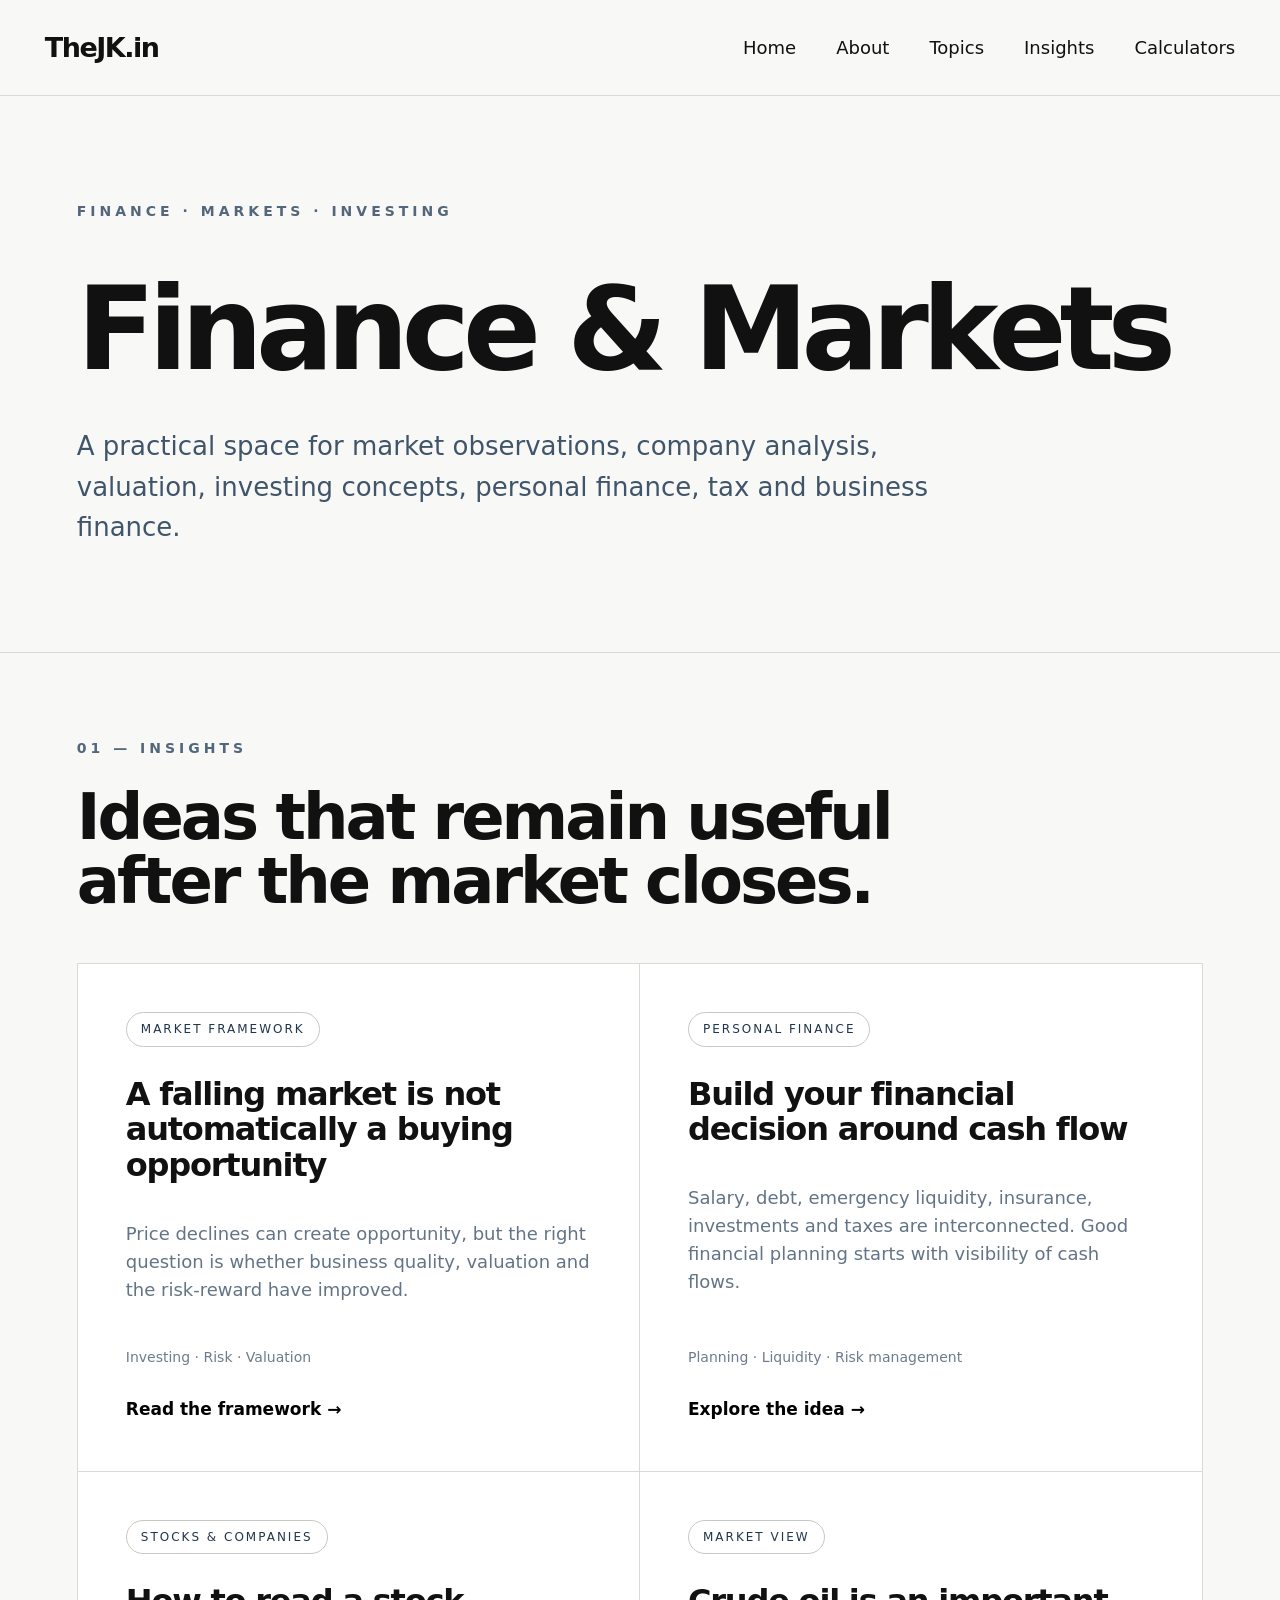
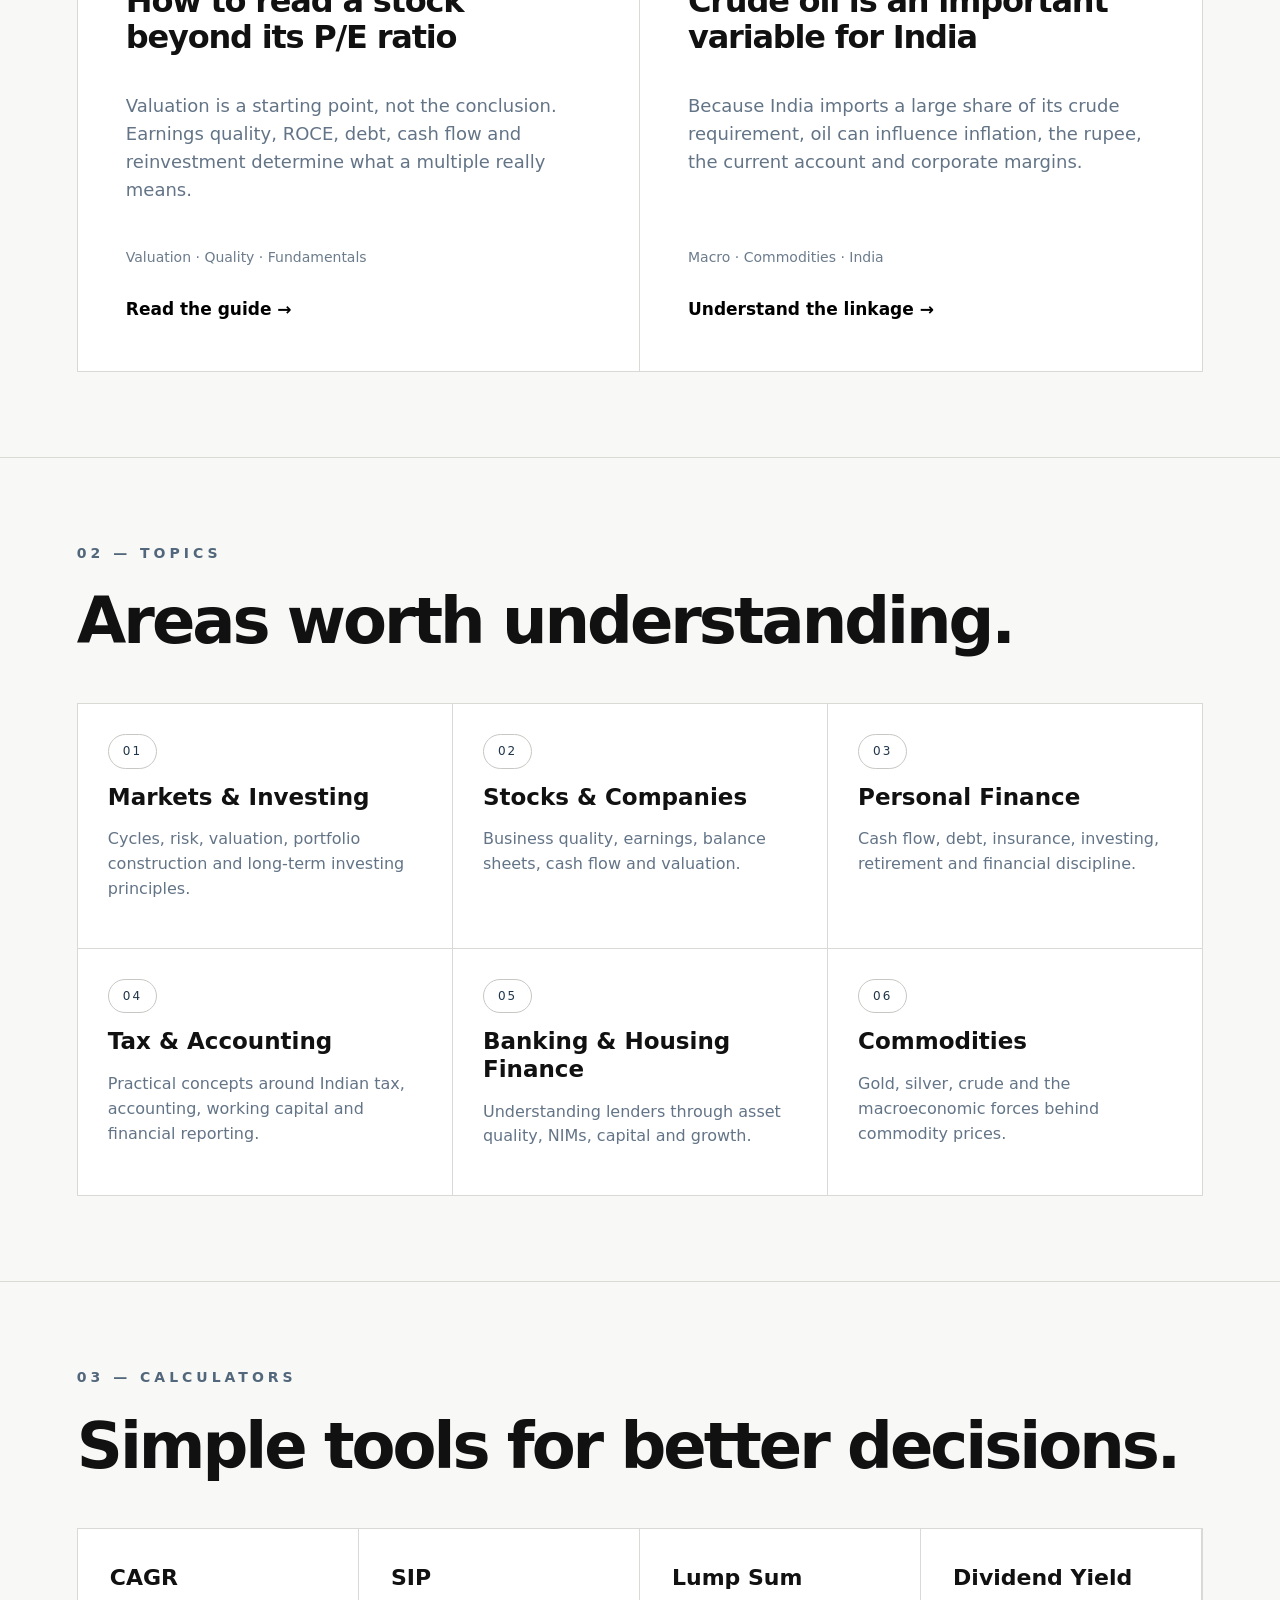
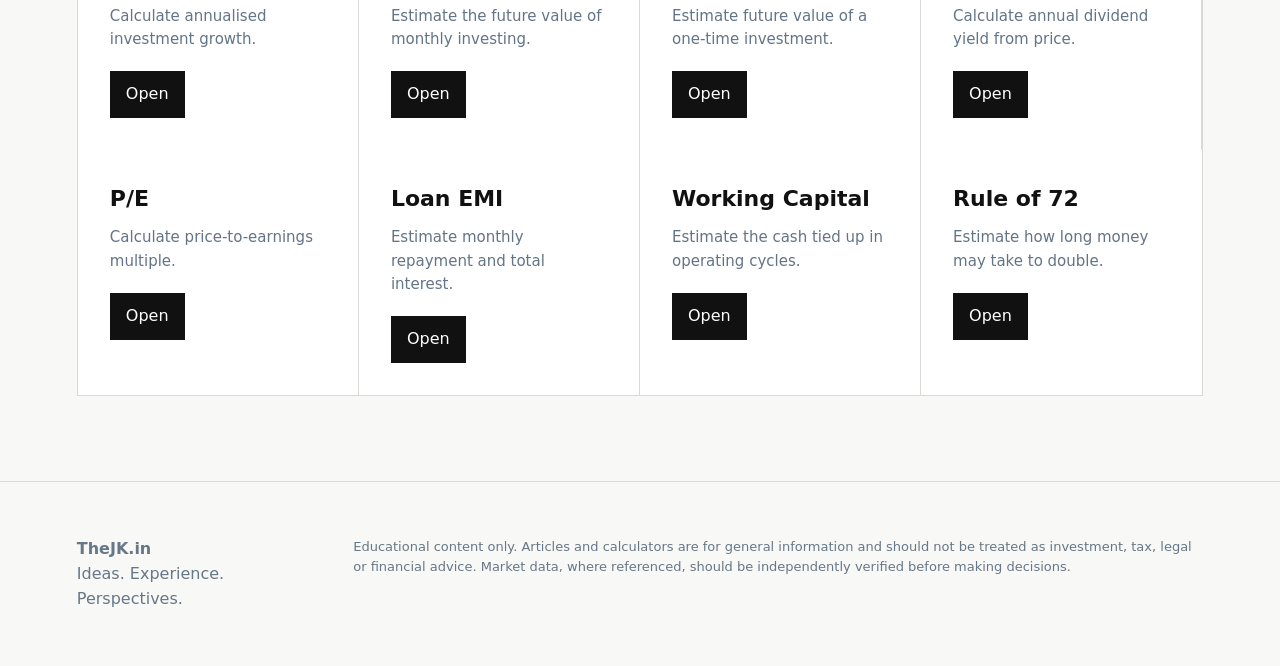
==== commit c0ca703c: "Update finance.html" ====
--- a/finance.html
+++ b/finance.html
@@ -121,7 +121,8 @@
 <header>
   <a class="brand" href="index.html">TheJK.in</a>
   <nav>
-    <a href="index.html">About</a>
+    <a href="index.html">Home</a>
+        <a href="index.html">About</a>
     <a href="#topics">Topics</a>
     <a href="#insights">Insights</a>
     <a href="#calculators">Calculators</a>
